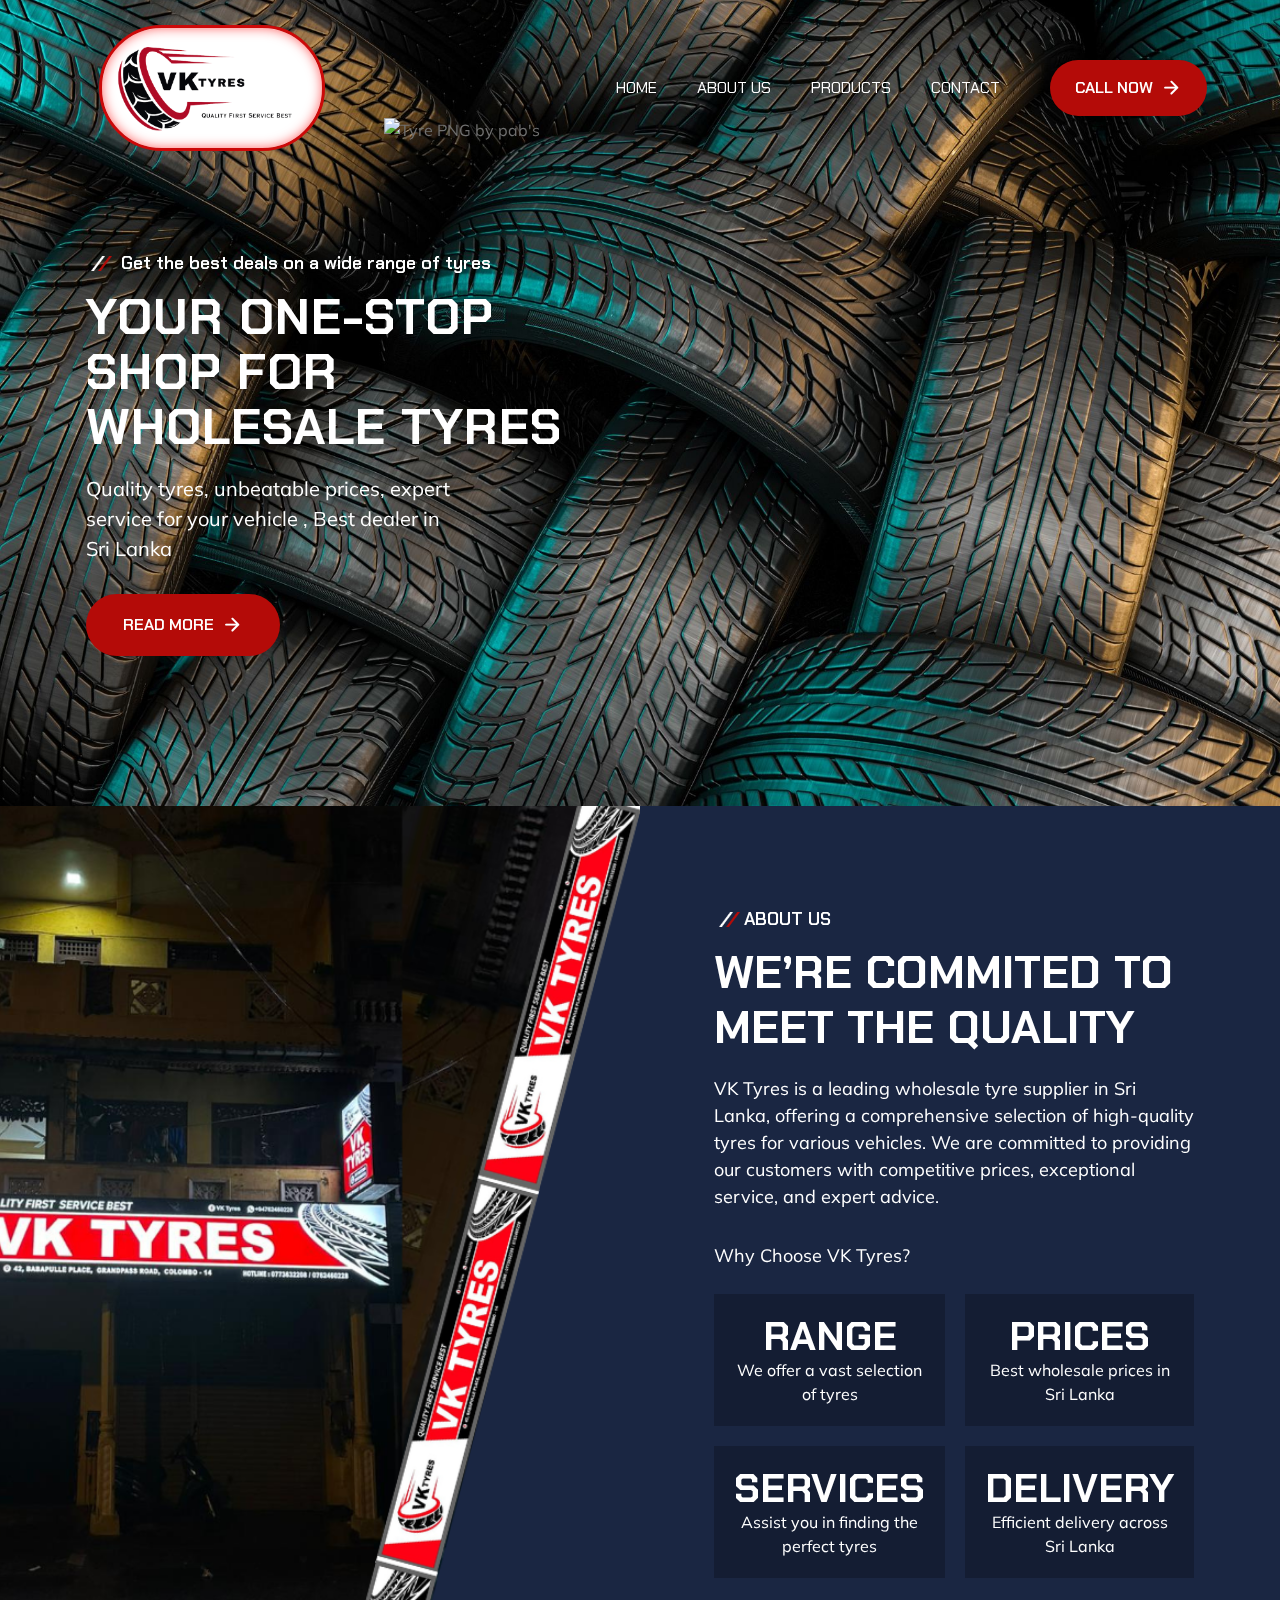
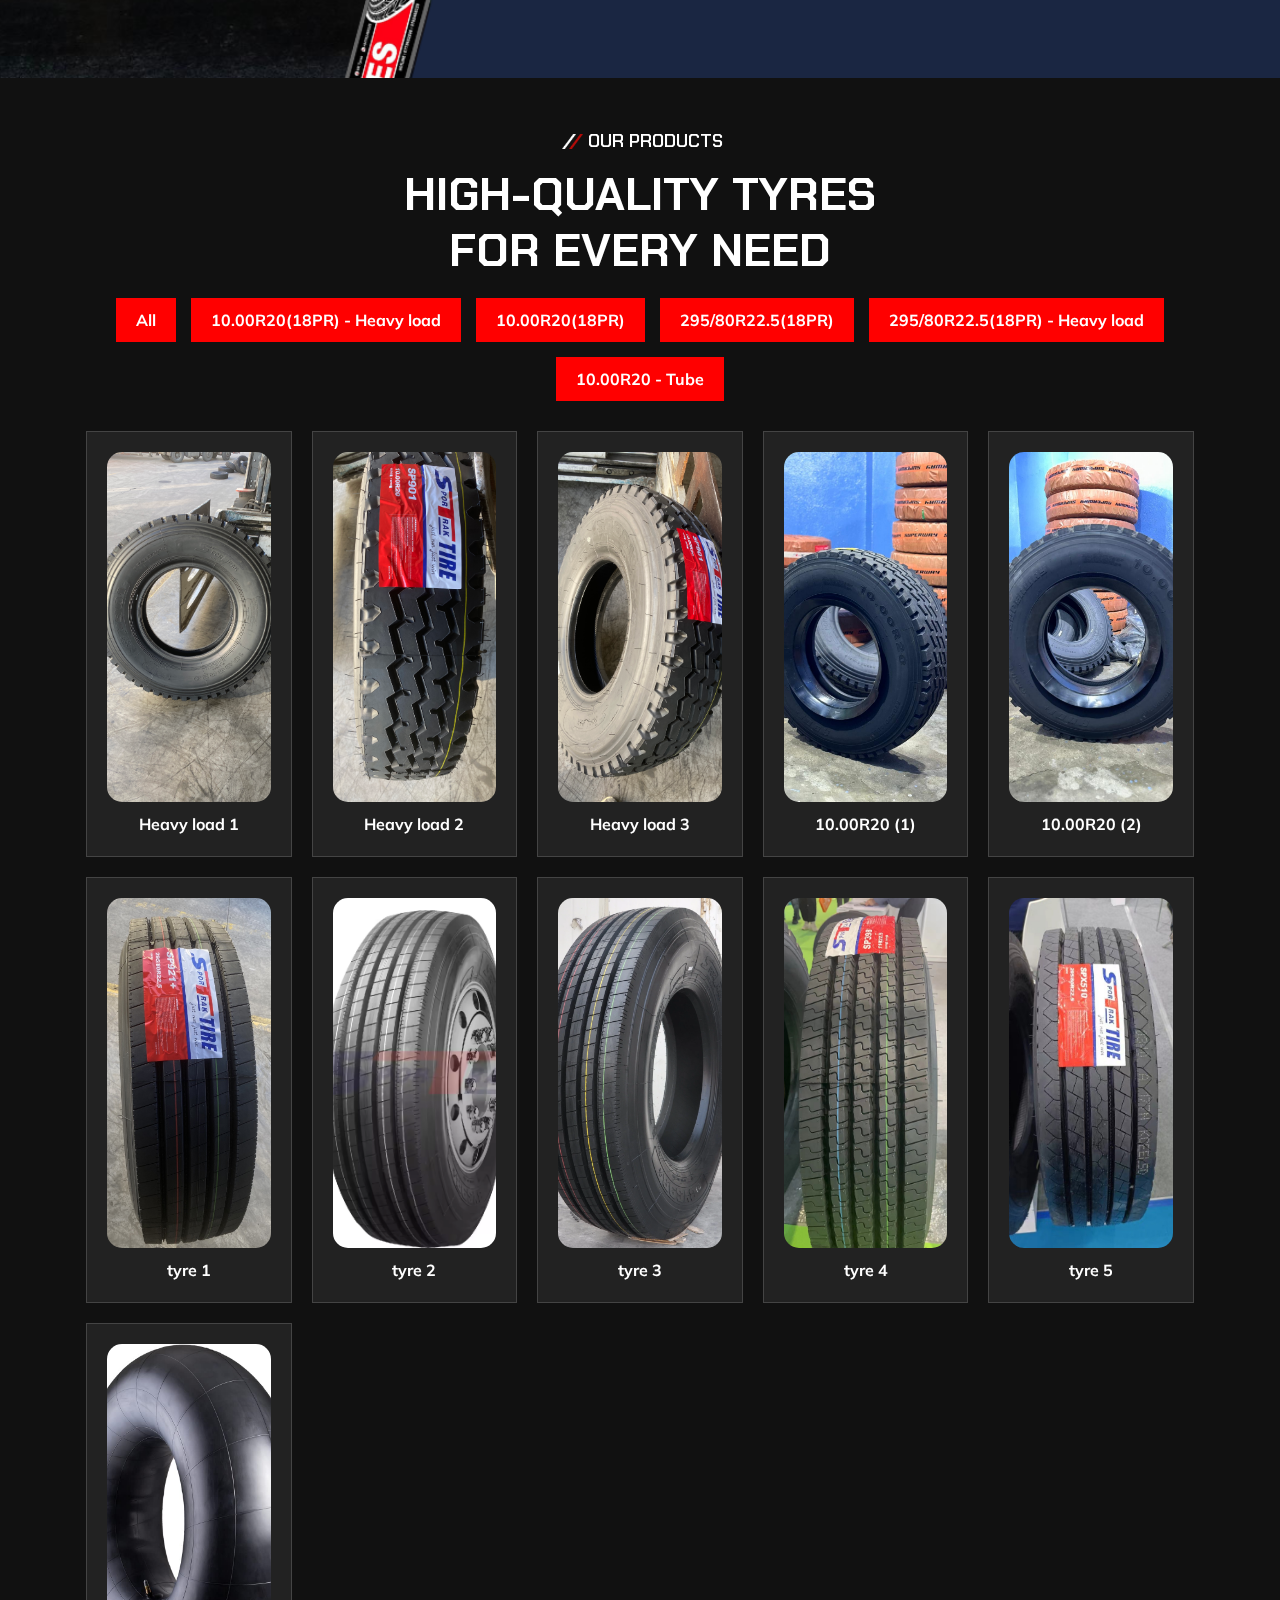
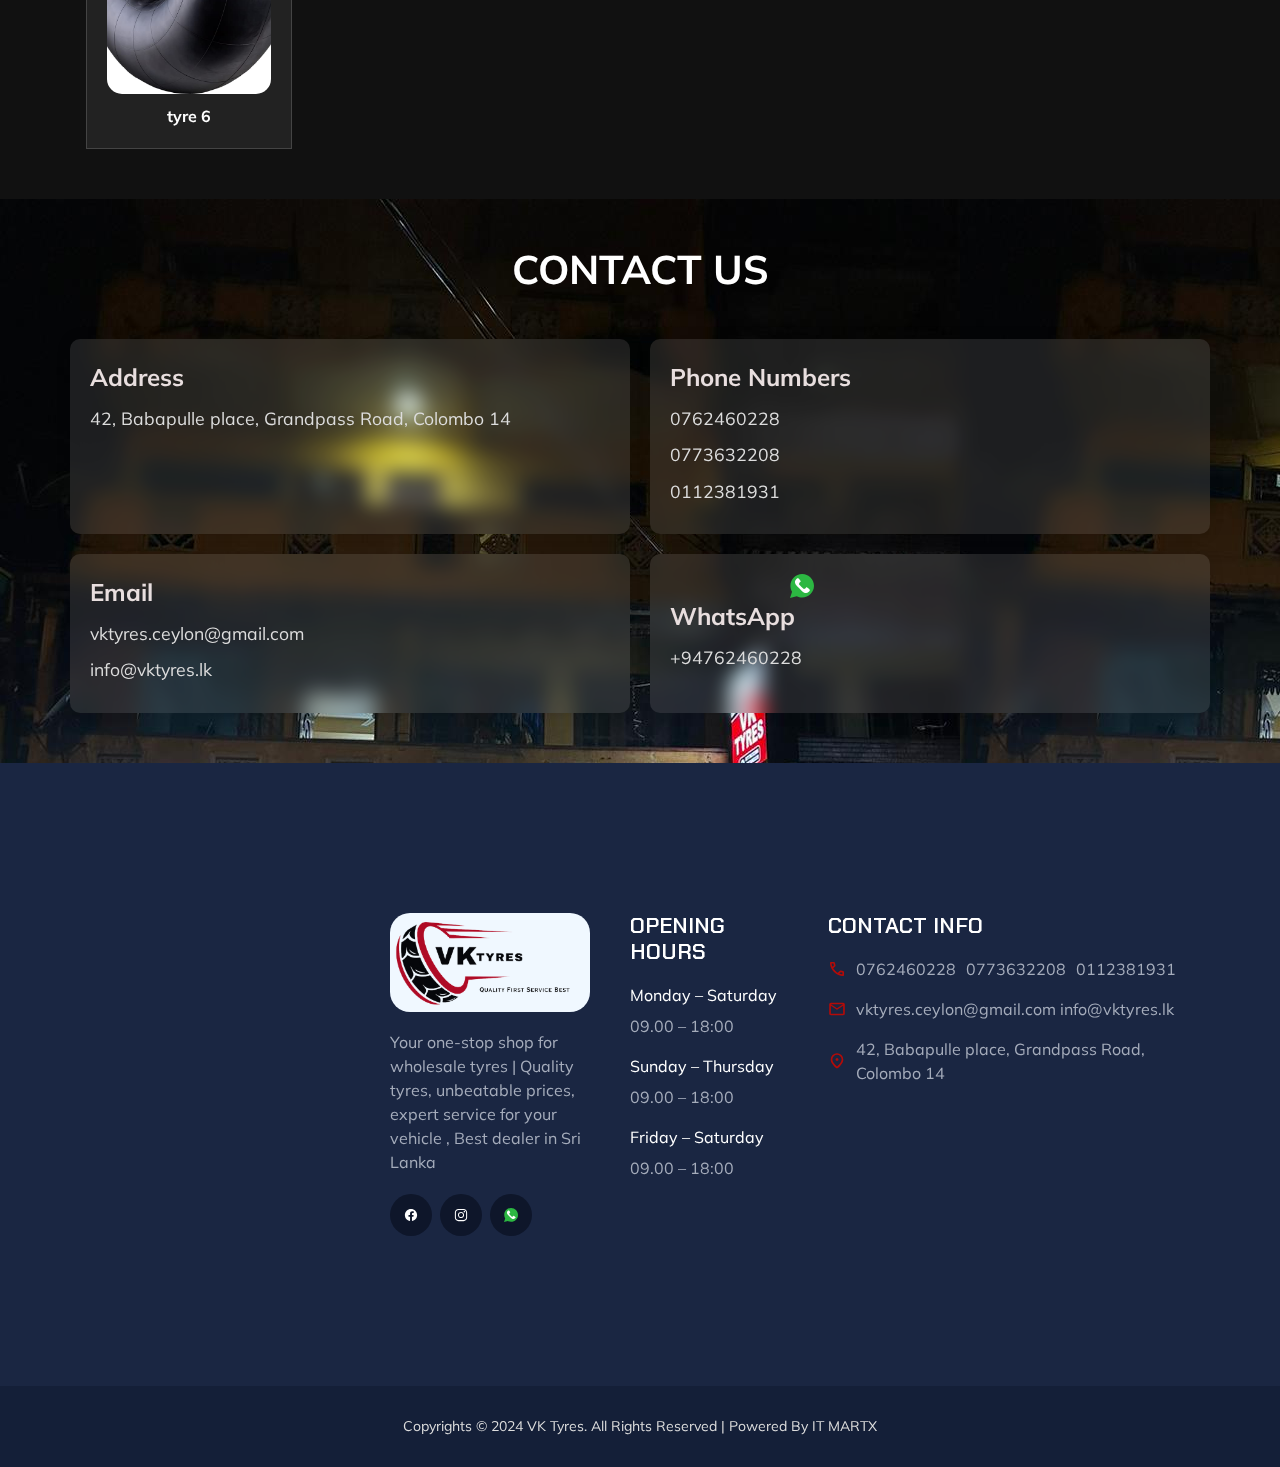
==== index.html @ 34ebfd8c "all com" ====
<!DOCTYPE html>
<html lang="en">

<head>
  <meta charset="UTF-8">
  <meta http-equiv="X-UA-Compatible" content="IE=edge">
  <meta name="viewport" content="width=device-width, initial-scale=1.0">

  <!-- 
    - primary meta tags
  -->
  <title>VK Tyres</title>
  <meta name="title" content="VK Tyres Sri Lanka">
  <meta name="description" content="This is a tyre shop srilanka">

  <!-- 
    - favicon
  -->
  <link rel="shortcut icon" href="./favicon.svg" type="image/svg+xml">
  <link rel="stylesheet" href="font-awesome/css/font-awesome.min.css">
  <!-- 
    - google font link
  -->
  <link rel="preconnect" href="https://fonts.googleapis.com">
  <link rel="preconnect" href="https://fonts.gstatic.com" crossorigin>
  <link href="https://fonts.googleapis.com/css2?family=Chakra+Petch:wght@400;600;700&family=Mulish&display=swap"
    rel="stylesheet">

  <!-- 
    - material icon font
  -->
  <link rel="stylesheet"
    href="https://fonts.googleapis.com/css2?family=Material+Symbols+Rounded:opsz,wght,FILL,GRAD@40,600,0,0" />

  <!-- 
    - custom css link
  -->
  <link rel="stylesheet" href="./assets/css/style.css">

  <!-- 
    - preload images
  -->
  <link rel="preload" as="image" href="./assets/images/storeimg.jpeg">
  <link rel="preload" as="image" href="./assets/images/wideimg.jpeg">

</head>

<body>

  <!-- 
    - #HEADER
  -->

  <header class="header">
    <div class="container">

      <a href="#" class="logo">
        <div class="logoclass">
        <img src="./assets/images/VKtyre.png" width="128" height="63" alt="autofix home" >
      </div>
      </a>

      <nav class="navbar" data-navbar>
        <ul class="navbar-list">

          <li>
            <a href="#" class="navbar-link">Home</a>
          </li>

          <li>
            <a href="#" class="navbar-link">About Us</a>
          </li>

          <li>
            <a href="#" class="navbar-link">Products</a>
          </li>

          <li>
            <a href="#" class="navbar-link">Contact</a>
          </li>

        </ul>
      </nav>

      <a href="#" class="btn btn-primary">
        <span class="span">Call Now</span>

        <span class="material-symbols-rounded">arrow_forward</span>
      </a>

      <button class="nav-toggle-btn" aria-label="toggle menu" data-nav-toggler>
        <span class="nav-toggle-icon icon-1"></span>
        <span class="nav-toggle-icon icon-2"></span>
        <span class="nav-toggle-icon icon-3"></span>
      </button>

    </div>
  </header>





  <main>
    <article>

      <!-- 
        - #HERO
      -->

      <section class="hero has-bg-image" aria-label="home" style="background-image: url('./assets/images/tyrebg.jpg')">
        <div class="container">

          <div class="hero-content">

            <p class="section-subtitle :dark"> Get the best deals on a wide range of tyres </p>

            <h1 class="h1 section-title">Your One-Stop Shop for Wholesale Tyres </h1>

            <p class="section-text">
              Quality tyres, unbeatable prices, expert service for your vehicle , Best dealer in Sri Lanka 
            </p>

            <a href="#" class="btn">
              <span class="span">Read more</span>

              <span class="material-symbols-rounded">arrow_forward</span>
            </a>

          </div>

          <figure class="hero-banner" style="--width: 1228; --height: 789;">
            <img src="./assets/images/tyreslider.png" width="1028" height="789" alt="Tyre PNG by pab's"
              class="move-anim">
          </figure>

        </div>
      </section>







      <!-- 
        - #ABOUT
      -->

      <section class="section about has-before" aria-labelledby="about-label">
        <div class="container">

          <figure class="about-banner">
      
          </figure>

          <div class="about-content">

            <p class="section-subtitle :dark">About Us</p>

            <h2 class="h2 section-title">We’re Commited to Meet the quality</h2>

            <p class="section-text">
              VK Tyres is a leading wholesale tyre supplier in Sri Lanka, offering a comprehensive selection of high-quality tyres for various vehicles. 
              We are committed to providing our customers with competitive prices, exceptional service, and expert advice.
            </p>
            <br/>

            <p class="section-text">
              Why Choose VK Tyres? 
            </p>

            <ul class="about-list">

              <li class="about-item">
                <p>
                  <strong class="display-1 strong">Range</strong> We offer a vast selection of tyres
                </p>
              </li>


              <li class="about-item">
                <p>
                  <strong class="display-1 strong">Prices</strong>  Best wholesale prices in Sri Lanka
                </p>
              </li>

              <li class="about-item">
                <p>
                  <strong class="display-1 strong">Services</strong> Assist you in finding the perfect tyres
                </p>
              </li>

              <li class="about-item">
                <p>
                  <strong class="display-1 strong">Delivery</strong> Efficient delivery across Sri Lanka
                </p>
              </li>

            </ul>

          </div>

        </div>
      </section>


      <!--
        - #Products 
      -->


      <section class="section products" aria-labelledby="products-label">
        <div class="container">
      
          <p class="section-subtitle :dark" id="products-label">Our Products</p>
      
          <h2 class="h2 section-title">High-Quality Tyres for Every Need</h2>
      
          <div class="product-categories">
            <button class="category-btn" data-category="all">All</button>
            <button class="category-btn" data-category="10.00R20(18PR) - Heavy load">10.00R20(18PR) - Heavy load</button>
            <button class="category-btn" data-category="10.00R20(18PR)">10.00R20(18PR)</button>
            <button class="category-btn" data-category="295/80R22.5(18PR)">295/80R22.5(18PR)</button>
            <button class="category-btn" data-category="295/80R22.5(18PR) - Heavy load">295/80R22.5(18PR) - Heavy load</button>
            <button class="category-btn" data-category="10.00R20 - Tube">10.00R20 - Tube</button>
          </div>
      
          <div class="product-list">
            <div class="product-card" data-category="10.00R20(18PR) - Heavy load">
              <img src="./assets/images/products/01 - 10.00R20(18PR) - Heavy load 1.jpg" alt="Product 1" class="product-image">
              <p class="product-name">Heavy load 1</p>
            </div>
      
            <div class="product-card" data-category="10.00R20(18PR) - Heavy load">
              <img src="./assets/images/products/01 - 10.00R20(18PR) - Heavy load 2.jpg" alt="Product 2" class="product-image">
              <p class="product-name">Heavy load 2</p>
            </div>
      
            <div class="product-card" data-category="10.00R20(18PR) - Heavy load">
              <img src="./assets/images/products/01 - 10.00R20(18PR) - Heavy load 3.jpg" alt="Product 3" class="product-image">
              <p class="product-name">Heavy load 3</p>
            </div>

                        <!-- divider -->
      
            <div class="product-card" data-category="10.00R20(18PR)">
              <img src="./assets/images/products/02 - 10.00R20(18PR) 1.jpg" alt="Product 4" class="product-image">
              <p class="product-name">10.00R20 (1)</p>
            </div>
      
            <div class="product-card" data-category="10.00R20(18PR)">
              <img src="./assets/images/products/02 - 10.00R20(18PR) 2.jpg" alt="Product 5" class="product-image">
              <p class="product-name">10.00R20 (2)</p>
            </div>

                        <!-- divider -->

      
            <div class="product-card" data-category="295/80R22.5(18PR)">
              <img src="./assets/images/products/03 - 295-80R22.5(18PR) 1.jpg" alt="Product 6" class="product-image">
              <p class="product-name">tyre 1</p>
            </div>
      
            <div class="product-card" data-category="295/80R22.5(18PR) - Heavy load">
              <img src="./assets/images/products/03 - 295-80R22.5(18PR) 2.AVIF" alt="Product 7" class="product-image">
              <p class="product-name">tyre 2</p>
            </div>
      
            <div class="product-card" data-category="295/80R22.5(18PR) - Heavy load">
              <img src="./assets/images/products/03 - 295-80R22.5(18PR) 3.webp" alt="Product 8" class="product-image">
              <p class="product-name">tyre 3</p>
            </div>
      
            <div class="product-card" data-category="295/80R22.5(18PR) - Heavy load">
              <img src="./assets/images/products/03 - 295-80R22.5(18PR) 4.jpg" alt="Product 9" class="product-image">
              <p class="product-name">tyre 4</p>
            </div>


                        <!-- divider -->

      
        
            <div class="product-card" data-category="295/80R22.5(18PR) - Heavy load">
              <img src="./assets/images/products/04 - 295-80R22.5(18PR) - Heavy load  1.jpg" alt="Product 10" class="product-image">
              <p class="product-name">tyre 5</p>
            </div>

          


                        <!-- divider -->

      
            <div class="product-card" data-category="10.00R20 - Tube">
              <img src="./assets/images/products/05 - 10.00R20 - Tube .jpg" alt="Product 11" class="product-image">
              <p class="product-name">tyre 6</p>
            </div>
          </div>
      
        </div>
      </section>
      


      <!-- contact -->

     
      <section class="contact-section">
        <div class="contactbody"></div>
        <div class="containerrr">
          <h2>Contact Us</h2>
          <div class="contact-details">
              <div class="contact-item address">
                  <h3>Address</h3>
                  <p>42, Babapulle place, Grandpass Road, Colombo 14</p>
              </div>
              <div class="contact-item phone">
                  <h3>Phone Numbers</h3>
                  <p>0762460228</p>
                  <p>0773632208</p>
                  <p>0112381931</p>
              </div>
              <div class="contact-item email">
                  <h3>Email</h3>
                  <p>vktyres.ceylon@gmail.com</p>
                  <p>info@vktyres.lk</p>
              </div>
              <div class="contact-item whatsapp">
                <a href="https://wa.me/+94762460228" target="_blank"> <img src="./assets/images/whatsapp-svgrepo-com.svg" alt="facebook" style="padding-left: 120px;">
                <h3>WhatsApp </h3>
                
               
                <p>+94762460228</p>  </a>
              </div>
          </div>
        </div>
      </div>
    </section>


      <!-- contact end -->




    





  <!-- 
    - #FOOTER
  -->

  <footer class="footer">

    <div class="footer-top section">
      <div class="container">

        <div class="footer-brand">

          <a href="#" class="logo">
            <img src="./assets/images/VKtyre.png" width="128" height="63" alt="autofix home" style="background-color: aliceblue; border-radius: 20px;">
          </a>

          <p class="footer-text">
          
            Your one-stop shop for wholesale tyres |
            Quality tyres, unbeatable prices, expert service for your vehicle , Best dealer in Sri Lanka
            
           
            
          </p>

          <ul class="social-list">

            <li>
              <a href="#" class="social-link">
                <img src="./assets/images/facebook.svg" alt="facebook">
              </a>
            </li>

            <li>
              <a href="#" class="social-link">
                <img src="./assets/images/instagram.svg" alt="instagram">
              </a>
            </li>

            <li>
              <a href="#" class="social-link">
                <img src="./assets/images/whatsapp-svgrepo-com footer.svg" alt="twitter">
              </a>
            </li>

          </ul>

        </div>

        <ul class="footer-list">

          <li>
            <p class="h3">Opening Hours</p>
          </li>

          <li>
            <p class="p">Monday – Saturday</p>

            <span class="span">09.00 – 18:00</span>
          </li>

          <li>
            <p class="p">Sunday – Thursday</p>

            <span class="span">09.00 – 18:00</span>
          </li>

          <li>
            <p class="p">Friday – Saturday</p>

            <span class="span">09.00 – 18:00</span>
          </li>

        </ul>

        <ul class="footer-list">

          <li>
            <p class="h3">Contact Info</p>
          </li>

          <li>
            <a href="tel:+01234567890" class="footer-link">
              <span class="material-symbols-rounded">call</span>

              <span class="span">0762460228</span>
              <span class="span"> 0773632208</span>
              <span class="span">0112381931</span>

              
                
                
            </a>
          </li>

          <li>
            <a href="mailto:info@autofix.com" class="footer-link">
              <span class="material-symbols-rounded">mail</span>

              <span class="span">vktyres.ceylon@gmail.com

                info@vktyres.lk</span>
            </a>
          </li>

          <li>
            <address class="footer-link address">
              <span class="material-symbols-rounded">location_on</span>

              <span class="span">42, Babapulle place, Grandpass Road, Colombo 14</span>
            </address>
          </li>

        </ul>

      </div>

      <img src="./assets/images/footer-shape-3.png" width="637" height="173" loading="lazy" alt="Shape"
        class="shape shape-3 move-anim">

    </div>

    <div class="footer-bottom">
      <div class="container">

        <p class="copyright">Copyrights © 2024 VK Tyres. All Rights Reserved | Powered By IT MARTX</p>

        <!-- <img src="./assets/images/footer-shape-2.png" width="778" height="335" loading="lazy" alt="Shape"
          class="shape shape-2"> -->

        <img src="./assets/images/tyreslider.png" width="805" height="652" loading="lazy" alt="Red Car"
          class="shape shape-1 move-anim slideimg">

      </div>
    </div>

  </footer>





  <!-- 
    - custom js link
  -->
  <script src="./assets/js/script.js"></script>

</body>

</html>
---- assets/css/style.css ----
:root {

  /**
   * colors
   */

  --international-orange-engineering: hsl(1, 91%, 37%);
  --cadet-blue-creyola: hsl(222, 14%, 69%);
  --oxford-blue-1: hsl(222, 47%, 15%);
  --oxford-blue-2: hsl(222, 44%, 14%);
  --oxford-blue-3: hsl(222, 50%, 11%);
  --sonic-silver: hsl(0, 0%, 44%);
  --space-cadet: hsl(222, 44%, 18%);
  --pastel-pink: hsl(1, 53%, 75%);
  --eerie-black: hsl(0, 0%, 15%);
  --light-gray: hsl(0, 0%, 80%);
  --white: hsl(0, 0%, 100%);

  /**
   * typography
   */

  --ff-chakra-petch: 'Chakra Petch', sans-serif;
  --ff-mulish: 'Mulish', sans-serif;
  
  --fs-1: 3.5rem;
  --fs-2: 3rem;
  --fs-3: 2.4rem;
  --fs-4: 1.8rem;
  --fs-5: 1.4rem;
  --fs-6: 1.2rem;
  
  --fw-400: 400;
  --fw-600: 600;
  --fw-700: 700;

  /**
   * spacing
   */

  --section-padding: 60px;

  /**
   * box shadow
   */

  --shadow: 0px 0px 100px 0px hsl(216, 9%, 90%);

  /**
   * border radius
   */

  --radius-pill: 100px;
  --radius-circle: 50%;

  /**
   * transition
   */

  --transition: 0.25s ease;
  --cubic-out: cubic-bezier(0.05, 0.83, 0.52, 0.97);

}





/*-----------------------------------*\
  #RESET
\*-----------------------------------*/

*,
*::before,
*::after {
  margin: 0;
  padding: 0;
  box-sizing: border-box;
}

li { list-style: none; }

a,
img,
span,
button { display: block; }

a {
  color: inherit;
  text-decoration: none;
}

img { height: auto; }

button {
  background: none;
  border: none;
  font: inherit;
  cursor: pointer;
}

address { font-style: normal; }

html {
  font-family: var(--ff-mulish);
  font-size: 10px;
  scroll-behavior: smooth;
}

body {
  background-color: var(--white);
  color: var(--sonic-silver);
  font-size: 1.6rem;
  line-height: 1.5;
}

:focus-visible { outline-offset: 4px; }

::-webkit-scrollbar { width: 10px; }

::-webkit-scrollbar-track { background-color: hsl(0, 0%, 98%); }

::-webkit-scrollbar-thumb { background-color: hsl(0, 0%, 80%); }

::-webkit-scrollbar-thumb:hover { background-color: hsl(0, 0%, 70%); }




.logoclass{
  padding-inline: 16px;
  background-color: rgb(255, 255, 255); 
  backdrop-filter: blur(7px) saturate(180%); 
  -webkit-backdrop-filter: blur(7px) saturate(180%); 
  border: 3px solid rgb(204, 9, 9); 
  border-radius: 100px; 
  box-shadow: 0 0 12px rgba(255, 0, 0, 0.604) inset;
  padding: 10px;
}
/*-----------------------------------*\
  #REUSED STYLE
\*-----------------------------------*/

.container { padding-inline: 16px;
 }
 .containerH { padding-inline: 16px;
  max-width: 540px;
  width: 100%;
  margin-inline: auto;
  display: flex;
  justify-content: space-between;
  align-items: center;
  display: grid;
  gap: 30px;
 }



.material-symbols-rounded {
  --fs: 1em;
  font-variation-settings: 'FILL' 0, 'wght' 600, 'GRAD' 0, 'opsz' 40;
  font-size: var(--fs);
  width: 1em;
  overflow: hidden;
}

.has-bg-image {
  background-repeat: no-repeat;
  background-size: cover;
  background-position: left;
}

.section-subtitle {
  max-width: max-content;
  font-family: var(--ff-chakra-petch);
  font-size: var(--fs-5);
  font-weight: var(--fw-600);
  text-transform: uppercase;
  margin-block-end: 12px;
  margin-inline: auto;
}

.section-subtitle::before {
  content: "";
  display: inline-block;
  height: 15px;
  width: 30px;
  margin-block-end: -2px;
  background-repeat: no-repeat;
  background-size: contain;
  background-position: center;
}

.section-subtitle.\:dark { color: var(--white); }

.section-subtitle.\:dark::before { background-image: url('../images/text-bars-light.png'); }

.section-subtitle.\:light { color: var(--international-orange-engineering); }

.section-subtitle.\:light::before { background-image: url('../images/text-bars-dark.png'); }

.section-title { text-align: center; }

.h1,
.h2,
.h3,
.display-1 {
  font-family: var(--ff-chakra-petch);
  font-weight: var(--fw-700);
  text-transform: uppercase;
}

.display-1 { font-size: var(--fs-1); }

.h1 {
  color: var(--white);
  font-size: var(--fs-2);
  line-height: 1.1;
  letter-spacing: 1px;
}

.h2,
.h3 {
  color: var(--eerie-black);
  font-weight: var(--fw-600);
  line-height: 1.2;
}

.h2 { font-size: var(--fs-3); }

.h3 { font-size: var(--fs-4); }

.btn {
  background-color: var(--international-orange-engineering);
  color: var(--white);
  max-width: max-content;
  font-family: var(--ff-chakra-petch);
  font-weight: var(--fw-600);
  text-transform: uppercase;
  display: flex;
  align-items: center;
  gap: 8px;
  padding: 12px 20px;
  border: 1px solid transparent;
  border-radius: var(--radius-pill);
  transition: var(--transition);
  will-change: transform;
}

.btn:is(:hover, :focus-visible) {
  transform: translateY(-5px);
  background-color: var(--oxford-blue-3);
  border-color: var(--white);
}

.move-anim { animation: moving 2s ease-in-out infinite alternate; }

@keyframes moving {
  0% { transform: translateY(0); }
  100% { transform: translateY(10px); }
}

.section { padding-block: var(--section-padding); }

.btn-link {
  font-family: var(--ff-chakra-petch);
  text-transform: uppercase;
  color: var(--international-orange-engineering);
  font-weight: var(--fw-700);
}

.w-100 { width: 100%; }

.img-holder {
  aspect-ratio: var(--width) / var(--height);
  background-color: var(--light-gray);
  overflow: hidden;
}

.img-cover {
  width: 100%;
  height: 100%;
  object-fit: cover;
}

.has-scrollbar {
  display: flex;
  align-items: center;
  gap: 30px;
  overflow-x: auto;
  scroll-snap-type: inline mandatory;
  padding-block-end: 20px;
}

.scrollbar-item {
  min-width: 100%;
  scroll-snap-align: start;
}

.has-scrollbar::-webkit-scrollbar { height: 16px; }

.has-scrollbar::-webkit-scrollbar-track {
  background-color: var(--pastel-pink);
  border-radius: 20px;
}

.has-scrollbar::-webkit-scrollbar-thumb {
  background-color: var(--international-orange-engineering);
  border-radius: 20px;
  border: 3px solid var(--pastel-pink);
}

.has-scrollbar::-webkit-scrollbar-button { width: 15%; }





/*-----------------------------------*\
  #HEADER
\*-----------------------------------*/

.header .btn { display: none; }

.header {
  position: absolute;
  top: 0;
  left: 0;
  width: 100%;
  padding: 40px 15px;
  padding-inline-start: 40px;
  z-index: 4;
}

.header .container {
  display: flex;
  justify-content: space-between;
  align-items: center;
}

.logo img { width: 200px; }

.nav-toggle-icon {
  width: 30px;
  height: 2px;
  background-color: var(--white);
  transition: var(--transition);
}

.nav-toggle-icon:not(:last-child) { margin-block-end: 7px; }

.nav-toggle-btn.active .icon-2 {
  opacity: 0;
  transform: translateX(-10px);
}

.nav-toggle-btn.active .icon-1 { transform: rotate(45deg) translate(8px, 8px); }

.nav-toggle-btn.active .icon-3 { transform: rotate(-45deg) translate(4px, -4px); }

.navbar {
  position: absolute;
  top: 100px;
  right: 30px;
  background-color: var(--international-orange-engineering);
  min-width: max-content;
  width: 30%;
  transform: translateY(20px);
  opacity: 0;
  visibility: hidden;
  transition: 0.25s var(--cubic-out);
  z-index: 2;
}

.navbar.active {
  transform: translateY(0);
  opacity: 1;
  visibility: visible;
  transition-duration: 0.5s;
}

.navbar-link {
  font-family: var(--ff-chakra-petch);
  font-size: var(--fs-5);
  text-transform: uppercase;
  color: var(--white);
  padding: 10px 20px;
  transition: var(--transition);
}

.navbar-link:is(:hover, :focus-visible) {
  background-color: var(--white);
  color: var(--international-orange-engineering);
}




/*-----------------------------------*\
  #HERO
\*-----------------------------------*/

.hero {
  position: relative;
  padding-block-start: calc(var(--section-padding) + 70px);
  text-align: center;
  z-index: 1;
  overflow: hidden;
}

.hero .container {
  display: grid;
  gap: 30px;
}

.hero .section-subtitle { text-transform: unset; }

.hero .section-text {
  color: var(--white);
  margin-block: 14px 18px;
}

.hero .btn { margin-inline: auto; }

.hero-banner { aspect-ratio: var(--width) / var(--height); }

.hero-banner img {
  position: absolute;
  bottom: 0;
  right: 0;
  width: 90%;
  z-index: -1;
}





/*-----------------------------------*\
  #ABOUT
\*-----------------------------------*/

.about {
  background-color: var(--space-cadet);
  color: var(--white);
  text-align: center;
}

.about .container {
  display: grid;
  gap: 50px;
}

.about .section-title { color: var(--white); }

.about .section-text:nth-child(3) { margin-block: 12px 8px; }

.about-list {
  display: grid;
  gap: 25px;
  margin-block-start: 25px;
}

.about-item {
  background-color: var(--oxford-blue-2);
  padding: 40px 20px;
  transition: var(--transition);
}

.about-item:hover {
  background-color: var(--international-orange-engineering);
  transform: translateY(-8px);
}

.about-item .strong {
  display: block;
  line-height: 1.1;
}







/*-----------------------------------*\
  #FOOTER
\*-----------------------------------*/

.footer { color: var(--cadet-blue-creyola); }

.footer .shape { display: none; }

.footer-top { background-color: var(--space-cadet); }

.footer-top .container {
  display: grid;
  gap: 40px;
}

.footer-text { margin-block: 18px 20px; }

.social-list {
  display: flex;
  gap: 8px;
}

.social-link {
  background-color: var(--oxford-blue-3);
  padding: 14px;
  border-radius: var(--radius-circle);
  transition: var(--transition);
}

.social-link:is(:hover, :focus-visible) {
  background-color: var(--international-orange-engineering);
  transform: translateY(-5px);
}

.footer .h3 {
  color: var(--white);
  margin-block-end: 18px;
}

.footer-list .p {
  color: var(--white);
  font-weight: var(--fw-400);
  margin-block-end: 7px;
}

.footer-list li:not(:first-child) { margin-block-start: 16px; }

.footer-link {
  display: flex;
  align-items: center;
  gap: 10px;
}

.footer-link:is(:hover, :focus-visible) { color: var(--international-orange-engineering); }

.footer-link .material-symbols-rounded {
  flex-shrink: 0;
  font-size: 1.8rem;
  color: var(--international-orange-engineering);
}

.footer-bottom {
  background-color: var(--oxford-blue-1);
  padding-block: 20px;
}

.copyright {
  text-align: center;
  font-size: var(--fs-6);
  color: #ddd;
}






/* product section  */

.section.products {
  padding: 50px 0;
  background-color: #111;
}

.section-subtitle {
  color: #ff0000;
}

.section-title {
  color: #fff;
  margin-bottom: 20px;
}

.product-categories {
  display: flex;
  flex-wrap: wrap;
  gap: 15px;
  justify-content: center;
  margin-bottom: 30px;
}

.category-btn {
  background-color: #ff0000;
  border: none;
  color: #fff;
  padding: 10px 20px;
  cursor: pointer;
  font-weight: bold;
}

.category-btn:hover {
  background-color: #cc0000;
}

.product-list {
  display: grid;
  grid-template-columns: repeat(auto-fit, minmax(200px, 1fr));
  gap: 20px;
}

.product-card {
  background-color: #222;
  padding: 20px;
  text-align: center;
  border: 1px solid #444;
}

.product-cardfake {
  background-color: #222;
  padding: 20px;
  opacity: 0.2%;
  text-align: center;
  border: 1px solid #444;
}

.product-image {
  width: 100%;
  height: 350px;
  border-radius: 15px;
  object-fit: cover;
}

.product-name {
  color: #fff;
  margin-top: 10px;
  font-weight: bold;
}

@media (max-width: 768px) {
  .product-categories {
    flex-direction: column;
  }

  .category-btn {
    width: 100%;
    margin-bottom: 10px;
  }

  .product-list {
    grid-template-columns: 1fr;
  }

  .product-card {
    padding: 15px;
  }

  .product-image {
    height: 250px;
  }
}
/* product section end  */



/* contact */

/* Contact Section Styles */
.contact-section {
  padding: 40px 20px;
  background-image: url(../images/storeimg.jpeg);
}

.contactbody {
  background-color: #000;
}

.containerrr {
  max-width: 1200px;
  margin: auto;
  padding: 0 20px;
}

.contact-section h2 {
  text-align: center;
  margin-bottom: 30px;
  color: #ffffff;
  font-size: 2.5em;
  text-transform: uppercase;
}

.contact-details {
  display: flex;
  flex-wrap: wrap;
  justify-content: space-between;
}

.contact-item {
  flex: 1 1 45%;
  background: rgba(255, 255, 255, 0.1); /* Semi-transparent white background */
  backdrop-filter: blur(10px); /* Add blur effect */
  -webkit-backdrop-filter: blur(10px); /* Forwebkit browsers */
  margin: 10px;
  padding: 20px;
  box-shadow: 0 0 15px rgba(0, 0, 0, 0.1); /* Subtle inset shadow */
  border-radius: 10px;
  transition: transform 0.3s;
}

.contact-item:hover {
  transform: scale(1.05);
}

.contact-item h3 {
  margin-bottom: 10px;
  color: #e8dede;
  font-size: 1.5em;
}

.contact-item p {
  margin-bottom: 10px;
  color: #ddd;
  font-size: 1.1em;
}

/* Media Queries */
@media (max-width: 768px) {
  .contact-item {
      flex: 1 1 100%;
  }

  .contact-section h2 {
      font-size: 2em;
  }

  .contact-item h3 {
      font-size: 1.3em;
  }

  .contact-item p {
      font-size: 1em;
  }
}

@media (max-width: 480px) {
  .contact-section {
      padding: 20px 10px;
  }

  .containerrr {
      padding: 0 10px;
  }

  .contact-section h2 {
      font-size: 1.8em;
  }

  .contact-item {
      margin: 10px 0;
  }

  .contact-item h3 {
      font-size: 1.2em;
  }

  .contact-item p {
      font-size: 0.9em;
  }
}

/* contact end  */

  




/*-----------------------------------*\
  #MEDIA QUERIES
\*-----------------------------------*/

/**
 * responsive for large than 575px screen
 */

@media (min-width: 575px) {

  /**
   * CUSTOM PROPERTY
   */

  :root {

    /**
     * typography
     */

    --fs-2: 4rem;
    --fs-3: 2.8rem;
    --fs-4: 2rem;

  }



  /**
   * REUSED STYLE
   */

  .container {
    max-width: 540px;
    width: 100%;
    margin-inline: auto;
  }

  .section-subtitle { --fs-5: 1.6rem; }

  .h2 { font-weight: var(--fw-700); }



  /**
   * HERO
   */

  .hero .container { max-width: unset; }

  .hero-content {
    max-width: 520px;
    margin-inline: auto;
  }

  .hero .section-text { font-size: 1.8rem; }



  /**
   * SERVICE
   */

  .service .section-title { margin-block-end: 30px; }

  .service-list {
    display: grid;
    grid-template-columns: 1fr 1fr;
    gap: 30px;
    margin-block-end: 40px;
  }



  /**
   * ABOUT
   */

  .about-list {
    grid-template-columns: 1fr 1fr;
    gap: 20px;
  }

  .about-item { padding-block: 20px; }



  /**
   * WORK
   */

  .scrollbar-item { min-width: calc(50% - 15px); }



  /**
   * FOOTER
   */

  .footer-top {
    position: relative;
    overflow: hidden;
  }

  .footer-top .container { grid-template-columns: 1fr 1fr; }

  .footer .shape-3 {
    display: block;
    position: absolute;
    bottom: -30px;
    right: 0;
  }

  .slideimg{
    padding-right: 200px;
  }

}





/**
 * responsive for large than 768px screen
 */

@media (min-width: 768px) {

  /**
   * CUSTOM PROPERTY
   */

  :root {

    /**
     * typography
     */

    --fs-1: 4rem;
    --fs-2: 5rem;
    --fs-3: 3.4rem;

  }



  /**
   * REUSED STYLE
   */

  .container,
  .hero-content { max-width: 720px; }

  .btn { padding: 16px 32px; }

  .section-subtitle { --fs-5: 1.8rem; }

  .section-title:not(.h1) {
    max-width: 500px;
    margin-inline: auto;
  }



  /**
   * HERO
   */

  .hero { --section-padding: 120px; }

  .hero .section-text { margin-block-end: 30px; }



  /**
   * SERVICE
   */

  .service-banner {
    display: block;
    position: relative;
  }

  .service-list { grid-template-columns: repeat(3, 1fr); }

  .service-banner img {
    position: absolute;
    top: 0;
    left: -25%;
    margin-block-start: 15%;
    width: 150%;
    transform-origin: top;
  }



  /**
   * ABOUT
   */
   
  .about-banner { max-width: max-content; }

  .about-banner,
  .about .section-text { margin-inline: auto; }

  .about .section-text { max-width: 520px; }



  /**
   * FOOTER
   */

  .footer-top .container { grid-template-columns: 1fr 0.9fr 0.9fr; }

  .copyright { --fs-6: 1.4rem; }

}





/**
 * responsive for large than 992px screen
 */

@media (min-width: 992px) {

  /**
   * CUSTOM PROPERTY
   */

  :root {

    /**
     * typography
     */

    --fs-2: 4.4rem;
    --fs-3: 3.8rem;
    --fs-4: 2.2rem;

    /**
     * spacing
     */

    --section-padding: 100px;

  }



  /**
   * REUSED STYLE
   */

  .container { max-width: 960px; }

  .section-text,
  .card-text { font-size: 1.8rem; }



  /**
   * HEADER
   */

  .nav-toggle-btn { display: none; }

  .header .container { gap: 30px; }

  .navbar,
  .navbar.active {
    all: unset;
    display: block;
    margin-inline-start: auto;
  }

  .navbar-list { display: flex; }

  .navbar-link {
    position: relative;
    font-size: unset;
  }

  .navbar-link:is(:hover, :focus-visible) {
    background: none;
    color: var(--white);
  }

  .navbar-link::after {
    content: url("../images/nav-before-img.png");
    position: absolute;
    bottom: -8px;
    left: 50%;
    transform: translateX(-50%);
    opacity: 0;
  }

  .navbar-link:is(:hover, :focus-visible)::after { opacity: 1; }

  .header .btn {
    display: flex;
    padding: 12px 24px;
    font-size: var(--fs-5);
  }



  /**
   * HERO
   */

  .hero {
    text-align: left;
    padding-block-end: 80px;
  }

  .hero .container {
    max-width: 960px;
    grid-template-columns: 1fr 1fr;
  }

  .hero :is(.section-subtitle, .btn) { margin-inline: 0; }

  .hero .section-title { text-align: left; }

  .hero-banner img { width: 55%; }



  /**
   * SERVICE
   */

  .service-card .card-text {
    padding-inline: 25px;
    line-height: 1.45;
    margin-block-end: 15px;
  }

  .service-list li:nth-child(-2n+3) { margin-block-start: 90px; }

  .service-list li:nth-child(4) { margin-inline-end: 60px; }

  .service-list li:nth-child(6) { margin-inline-start: 60px; }

  .service-banner img {
    left: -55%;
    margin-block-start: -30%;
    width: 210%;
  }



  /**
   * ABOUT
   */

  .about {
    position: relative;
    z-index: 1;
  }

  .about,
  .about .section-title { text-align: left; }

  .about .container {
    grid-template-columns: 1fr 0.75fr;
    gap: 30px;
  }

  .about .section-subtitle { margin-inline: 0; }

  .about-banner,
  .about-banner .w-100 { margin-inline: auto 0; }

  .about-banner .w-100 { width: 40%; }

  .about-item { text-align: center; }

  .about::before {
    content: "";
    position: absolute;
    top: 0;
    left: 0;
    right: 380px;
    width: 50%;
    height: 100%;
    background-image: url('../images/storeimg.png');
    background-repeat: no-repeat;
    background-size: cover;
    background-position: right;
    z-index: -1;
  }



  /**
   * WORK
   */

  .has-scrollbar { overflow-x: visible; }

  .scrollbar-item { min-width: calc(33.33% - 20px); }

}





/**
 * responsive for large than 1200px screen
 */

@media (min-width: 1200px) {

  /**
   * CUSTOM PROPERTY
   */

  :root {

    /**
     * typography
     */

    --fs-2: 5rem;
    --fs-3: 4.6rem;

  }



  /**
   * REUSED STYLE
   */

  .container,
  .hero .container { max-width: 1140px; }

  .btn { padding: 18px 36px; }

  .btn .material-symbols-rounded { --fs: 1.3em; }



  /**
   * HEADER
   */

  .header { padding-block: 25px; }

  .logo img { width: 200px; }

  .header .btn {
    font-size: unset;
    padding-block: 15px;
  }



  /**
   * HERO
   */

  .hero { padding-block: 250px 180px; }

  .hero .container { grid-template-columns: 1fr 0.9fr; }

  .hero .section-text {
    font-size: 2rem;
    padding-inline-end: 120px;
  }

  .hero-banner img { width: 70%; }



  /**
   * SERVICE
   */

  .service .section-title { max-width: 700px; }

  .service-list { margin-block-end: 70px; }

  .service-list li:nth-child(2) .card-text {
    padding-inline: 50px;
  }

  .service-list li:nth-child(-2n+3) {
    margin-block-start: 110px;
  }

  .service-list li:is(:nth-child(1), :nth-child(6)) {
    margin-inline-start: 75px;
  }

  .service-list li:is(:nth-child(3), :nth-child(4)) {
    margin-inline-end: 75px;
  }

  .service-banner img {
    width: max-content;
    left: -41%;
  }



  /**
   * WORK
   */

  .work-card .card-btn {
    font-size: 2.4rem;
    width: 55px;
    height: 55px;
  }



  /**
   * FOOTER
   */

  .footer-top { padding-block: 150px; }

  .footer-top .container { padding-inline-start: 25%; }

  .footer-bottom {
    position: relative;
    padding-block: 30px;
    z-index: 1;
  }

  .footer :is(.shape-1, .shape-2) {
    display: block;
    position: absolute;
    bottom: 0;
    width: 50%;
    pointer-events: none;
    z-index: -1;
  }

  .footer .shape-1 { left: -100px; }

  .footer .shape-2 { left: -50px; }

}





/**
 * responsive for large than 1400px screen
 */

@media (min-width: 1400px) {

  /**
   * CUSTOM PROPERTY
   */

  :root {

    /**
     * typography
     */

    --fs-2: 6rem;

    /**
     * spacing
     */

    --section-padding: 140px;

  }



  /**
   * REUSED STYLE
   */

  :is(.header, .hero) .container { max-width: 1280px; }

  .section-subtitle::before {
    height: 20px;
    margin-inline-end: 5px;
  }



  /**
   * HEADER
   */

  .header .btn { padding: 18px 36px; }



  /**
   * HERO
   */

  .hero { padding-block: 280px; }

  .hero .section-text { padding-inline-end: 90px; }

  .hero-banner img { width: 75%; }



  /**
   * ABOUT
   */

  .about::before { width: 55%; }

  .about-banner .w-100 { width: 50%; }



  /**
   * FOOTER
   */

  .footer-top .container { padding-inline-start: 20%; }

}
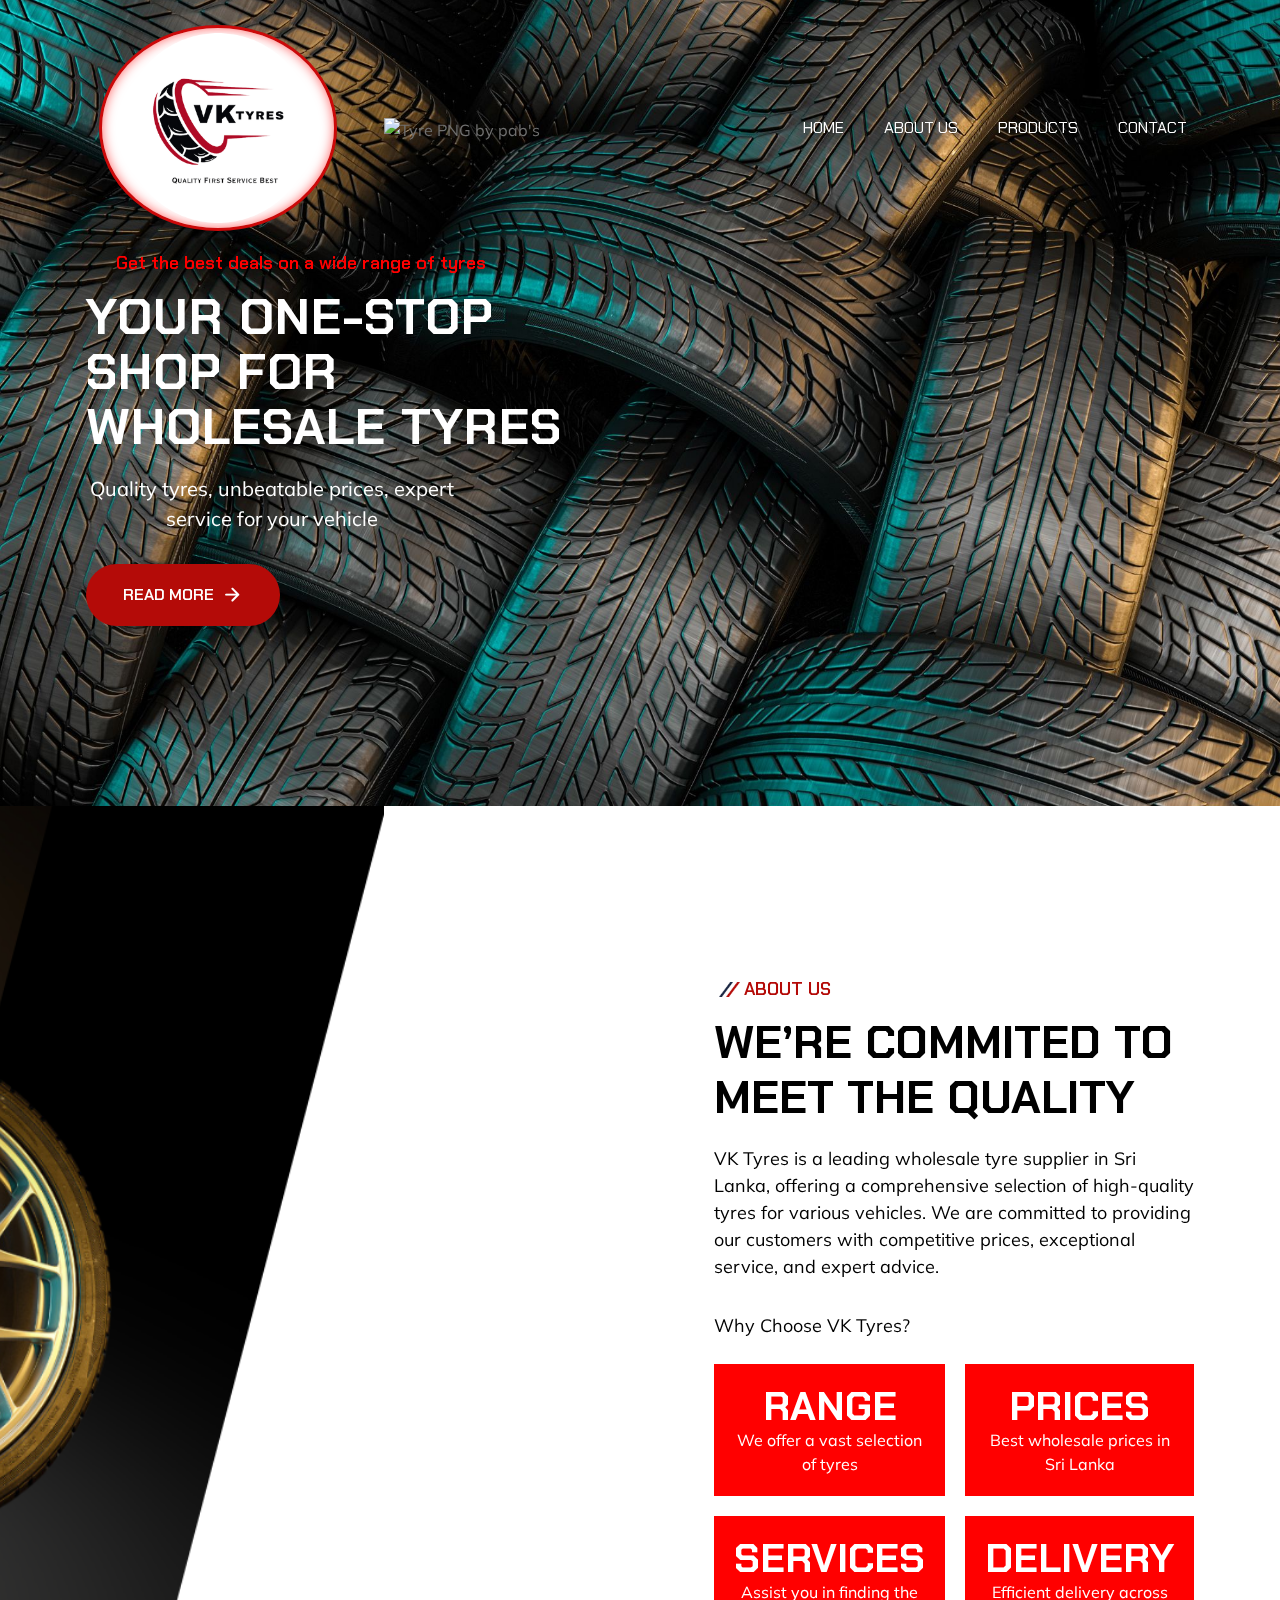
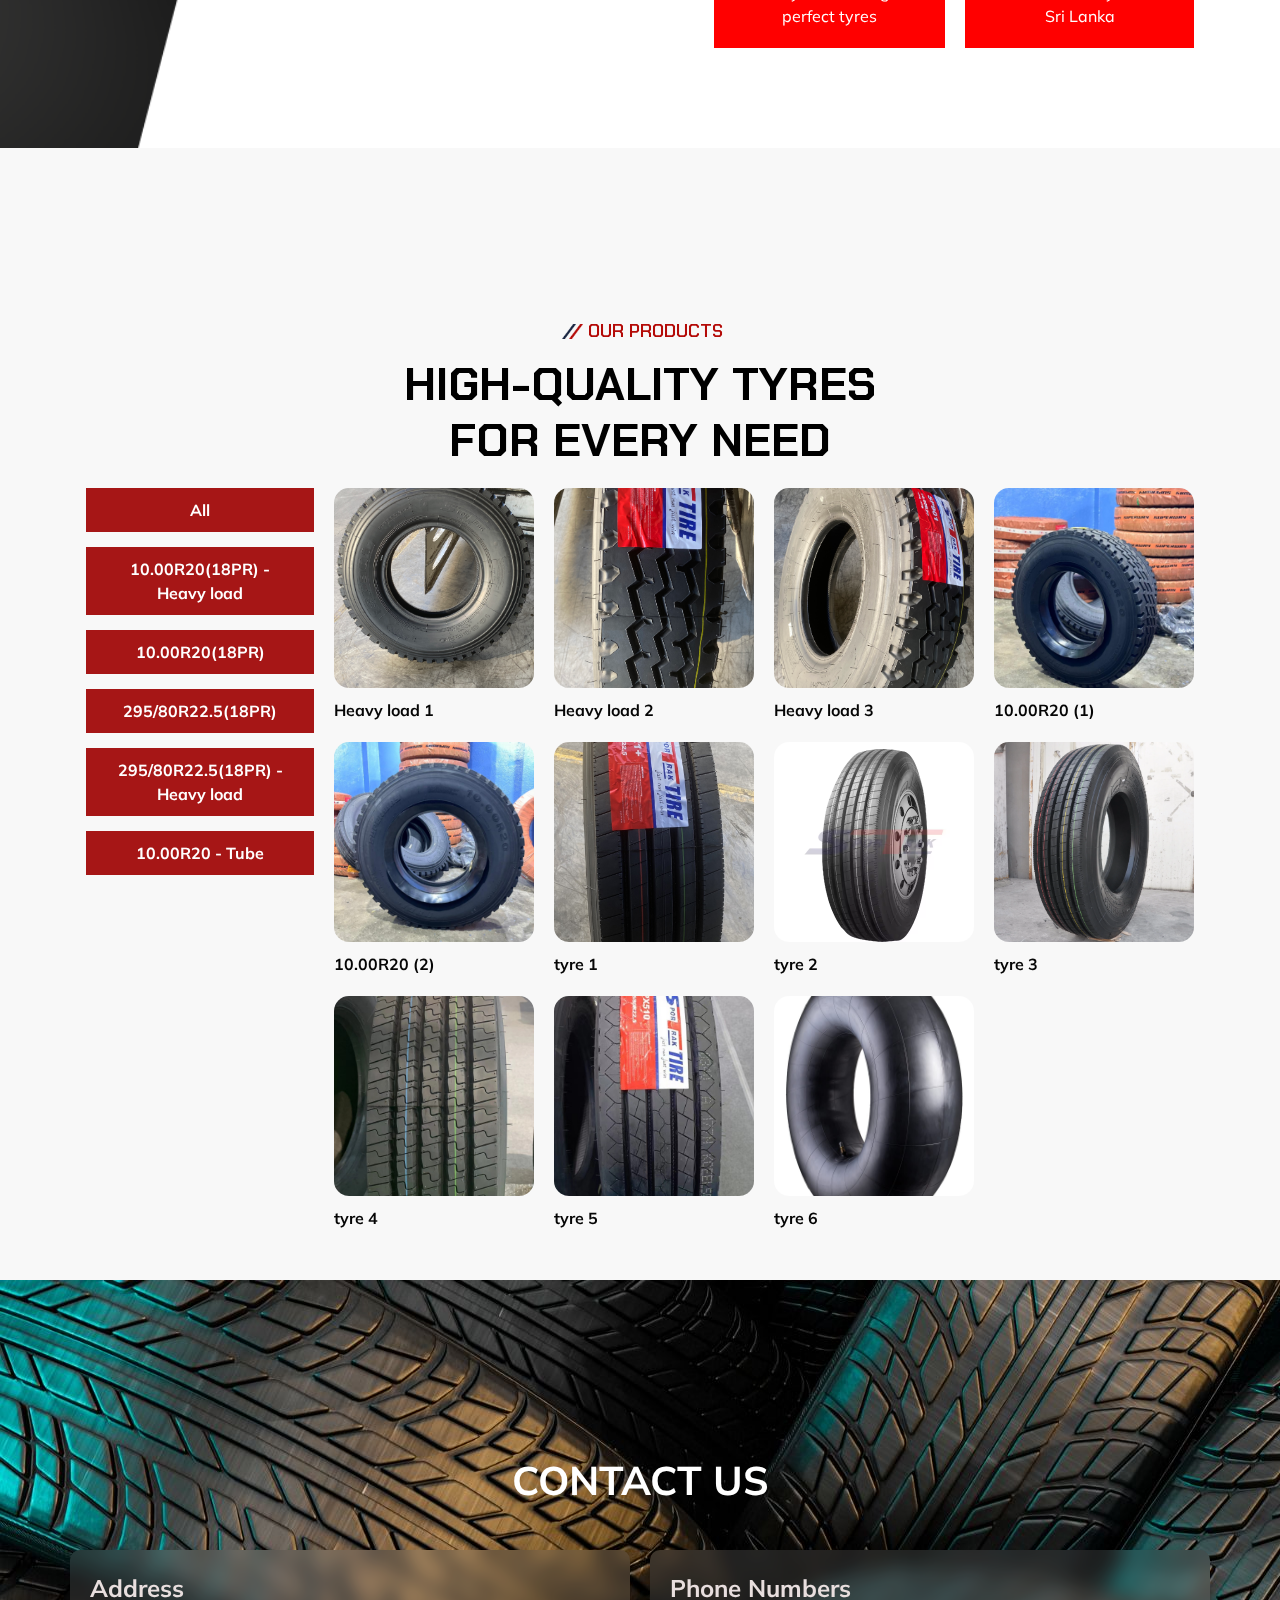
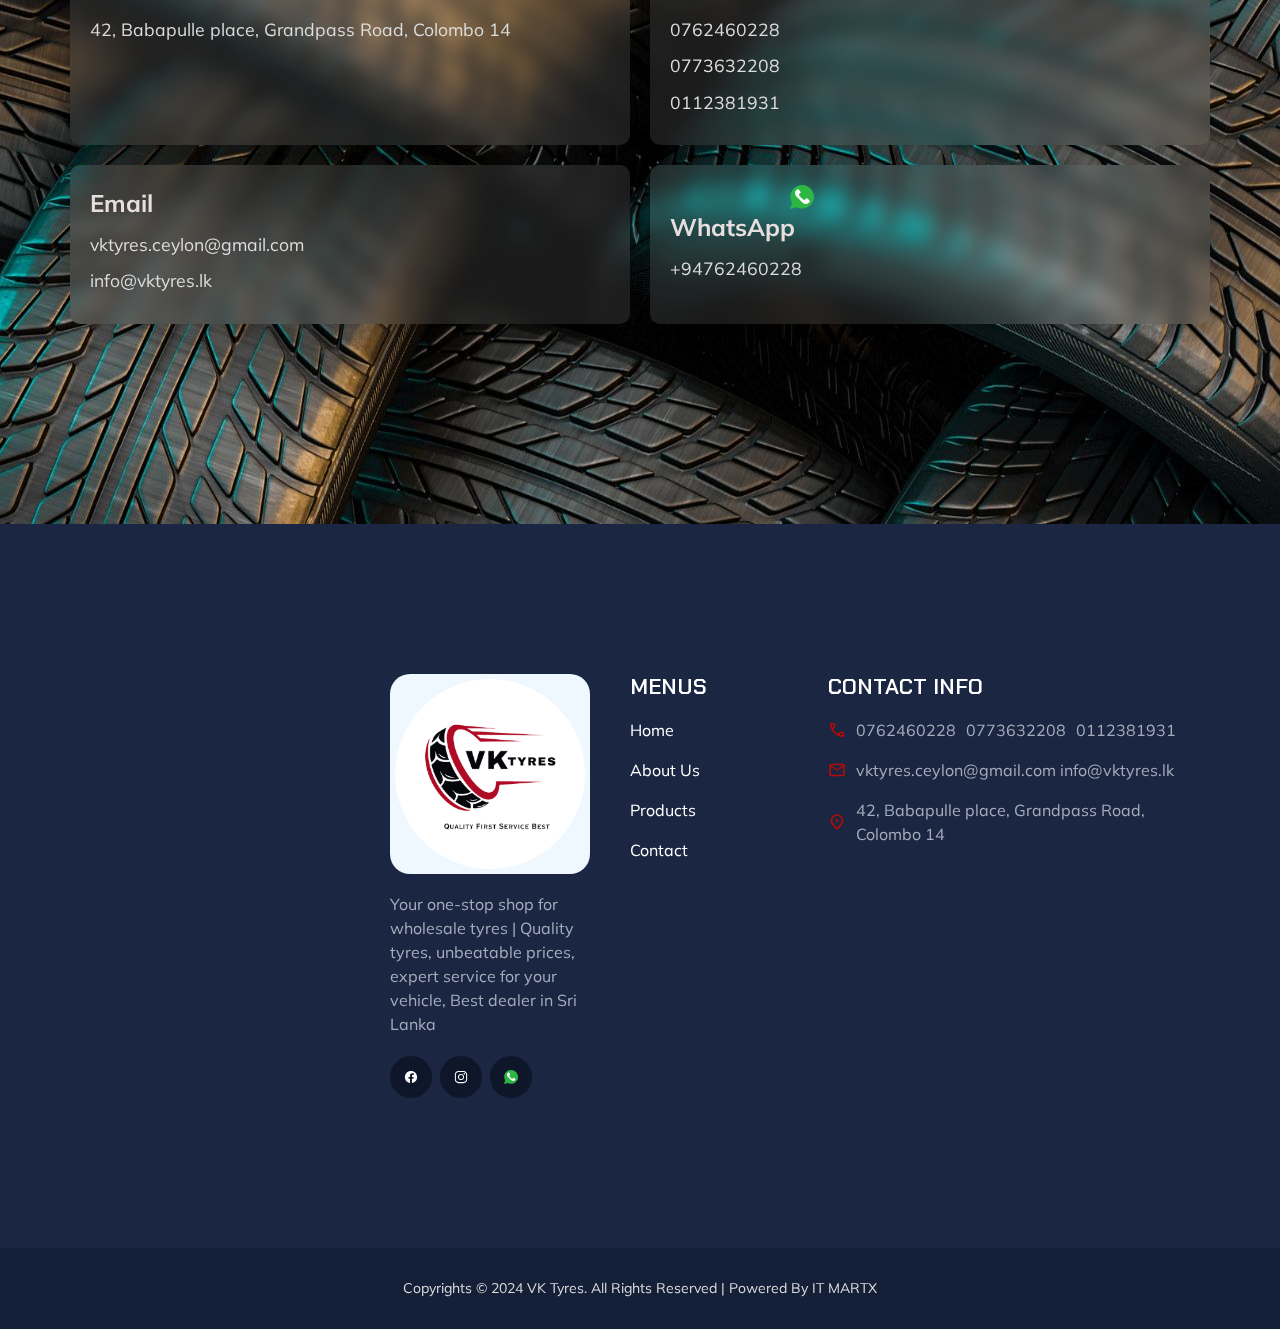
==== commit 2b3d6ff6: "june 6 update" ====
--- a/index.html
+++ b/index.html
@@ -5,218 +5,157 @@
   <meta charset="UTF-8">
   <meta http-equiv="X-UA-Compatible" content="IE=edge">
   <meta name="viewport" content="width=device-width, initial-scale=1.0">
-
-  <!-- 
-    - primary meta tags
-  -->
-  <title>VK Tyres</title>
+  <title>VK Tyres - Home</title>
   <meta name="title" content="VK Tyres Sri Lanka">
-  <meta name="description" content="This is a tyre shop srilanka">
-
-  <!-- 
-    - favicon
-  -->
+  <meta name="description" content="This is a tyre shop Sri Lanka">
   <link rel="shortcut icon" href="./favicon.svg" type="image/svg+xml">
   <link rel="stylesheet" href="font-awesome/css/font-awesome.min.css">
-  <!-- 
-    - google font link
-  -->
   <link rel="preconnect" href="https://fonts.googleapis.com">
   <link rel="preconnect" href="https://fonts.gstatic.com" crossorigin>
-  <link href="https://fonts.googleapis.com/css2?family=Chakra+Petch:wght@400;600;700&family=Mulish&display=swap"
-    rel="stylesheet">
-
-  <!-- 
-    - material icon font
-  -->
-  <link rel="stylesheet"
-    href="https://fonts.googleapis.com/css2?family=Material+Symbols+Rounded:opsz,wght,FILL,GRAD@40,600,0,0" />
-
-  <!-- 
-    - custom css link
-  -->
+  <link href="https://fonts.googleapis.com/css2?family=Chakra+Petch:wght@400;600;700&family=Mulish&display=swap" rel="stylesheet">
+  <link rel="stylesheet" href="https://fonts.googleapis.com/css2?family=Material+Symbols+Rounded:opsz,wght,FILL,GRAD@40,600,0,0">
   <link rel="stylesheet" href="./assets/css/style.css">
-
-  <!-- 
-    - preload images
-  -->
-  <link rel="preload" as="image" href="./assets/images/storeimg.jpeg">
-  <link rel="preload" as="image" href="./assets/images/wideimg.jpeg">
-
+  <style>
+    .hero {
+      position: relative;
+      overflow: hidden;
+    }
+
+    .hero-bg-image {
+      position: absolute;
+      width: 100%;
+      height: 100%;
+      top: 0;
+      left: 0;
+      background-size: cover;
+      background-position: center;
+      opacity: 0;
+      transition: opacity 1s ease-in-out;
+    }
+
+    .hero-bg-image.active {
+      opacity: 1;
+    }
+
+    .hero-content {
+      position: relative;
+      z-index: 1;
+      text-align: center;
+      color: aliceblue;
+      animation: fadeIn 2s ease-in-out;
+    }
+
+    .hero-content .section-title {
+      color: white; /* Change the color of titles to white */
+    }
+
+
+    .fade-in {
+      animation: fadeIn 0.3s ease-in-out;
+    }
+
+    @keyframes fadeIn {
+      0% {
+        opacity: 0;
+        transform: translateX(-120px);
+      }
+      100% {
+        opacity: 1;
+        transform: translateX(0);
+      }
+    }
+  </style>
 </head>
 
 <body>
-
-  <!-- 
-    - #HEADER
-  -->
-
   <header class="header">
     <div class="container">
-
-      <a href="#" class="logo">
+      <a href="index.html" class="logo">
         <div class="logoclass">
-        <img src="./assets/images/VKtyre.png" width="128" height="63" alt="autofix home" >
-      </div>
+          <img src="./assets/images/VKtyre.png" width="86" height="63" alt="VK Tyres">
+        </div>
       </a>
-
       <nav class="navbar" data-navbar>
         <ul class="navbar-list">
-
-          <li>
-            <a href="#" class="navbar-link">Home</a>
-          </li>
-
-          <li>
-            <a href="#" class="navbar-link">About Us</a>
-          </li>
-
-          <li>
-            <a href="#" class="navbar-link">Products</a>
-          </li>
-
-          <li>
-            <a href="#" class="navbar-link">Contact</a>
-          </li>
-
+          <li><a href="index.html" class="navbar-link">Home</a></li>
+          <li><a href="about.html" class="navbar-link">About Us</a></li>
+          <li><a href="products.html" class="navbar-link">Products</a></li>
+          <li><a href="contact.html" class="navbar-link">Contact</a></li>
         </ul>
       </nav>
-
-      <a href="#" class="btn btn-primary">
+      <!-- <a href="tel:+94762460228" class="btn btn-primary">
         <span class="span">Call Now</span>
-
         <span class="material-symbols-rounded">arrow_forward</span>
-      </a>
-
+      </a> -->
       <button class="nav-toggle-btn" aria-label="toggle menu" data-nav-toggler>
         <span class="nav-toggle-icon icon-1"></span>
         <span class="nav-toggle-icon icon-2"></span>
         <span class="nav-toggle-icon icon-3"></span>
       </button>
-
     </div>
   </header>
 
-
-
-
-
   <main>
     <article>
-
-      <!-- 
-        - #HERO
-      -->
-
-      <section class="hero has-bg-image" aria-label="home" style="background-image: url('./assets/images/tyrebg.jpg')">
+      <section id="home" class="hero" aria-label="home">
+        <div class="hero-bg-image" style="background-image: url('./assets/images/tyrebg.jpg');"></div>
+        <div class="hero-bg-image" style="background-image: url('./assets/images/tyrebg2.jpg');"></div>
+        <div class="hero-bg-image" style="background-image: url('./assets/images/tyrebg3.jpg');"></div>
+        <div class="hero-bg-image" style="background-image: url('./assets/images/tyrebg4.jpg');"></div>
         <div class="container">
-
           <div class="hero-content">
-
-            <p class="section-subtitle :dark"> Get the best deals on a wide range of tyres </p>
-
-            <h1 class="h1 section-title">Your One-Stop Shop for Wholesale Tyres </h1>
-
-            <p class="section-text">
-              Quality tyres, unbeatable prices, expert service for your vehicle , Best dealer in Sri Lanka 
-            </p>
-
-            <a href="#" class="btn">
+            <p class="section-subtitle fade-in" >Get the best deals on a wide range of tyres</p>
+            <h1 class="h1 section-title fade-in">Your One-Stop Shop for Wholesale Tyres</h1>
+            <p class="section-text fade-in">Quality tyres, unbeatable prices, expert service for your vehicle, Best dealer in Sri Lanka</p>
+            <a href="about.html" class="btn fade-in">
               <span class="span">Read more</span>
-
               <span class="material-symbols-rounded">arrow_forward</span>
             </a>
-
           </div>
-
-          <figure class="hero-banner" style="--width: 1228; --height: 789;">
-            <img src="./assets/images/tyreslider.png" width="1028" height="789" alt="Tyre PNG by pab's"
-              class="move-anim">
+          <figure class="hero-banner" style="--width: 1228; --height: 789; z-index: 1;">
+            <img src="./assets/images/tyreslider.png" width="1028" height="789" alt="Tyre PNG by pab's" class="move-anim" >
           </figure>
-
         </div>
       </section>
-
-
-
-
-
-
-
-      <!-- 
-        - #ABOUT
-      -->
-
-      <section class="section about has-before" aria-labelledby="about-label">
-        <div class="container">
-
-          <figure class="about-banner">
-      
-          </figure>
-
-          <div class="about-content">
-
-            <p class="section-subtitle :dark">About Us</p>
-
-            <h2 class="h2 section-title">We’re Commited to Meet the quality</h2>
-
-            <p class="section-text">
-              VK Tyres is a leading wholesale tyre supplier in Sri Lanka, offering a comprehensive selection of high-quality tyres for various vehicles. 
-              We are committed to providing our customers with competitive prices, exceptional service, and expert advice.
-            </p>
-            <br/>
-
-            <p class="section-text">
-              Why Choose VK Tyres? 
-            </p>
-
-            <ul class="about-list">
-
-              <li class="about-item">
-                <p>
-                  <strong class="display-1 strong">Range</strong> We offer a vast selection of tyres
-                </p>
-              </li>
-
-
-              <li class="about-item">
-                <p>
-                  <strong class="display-1 strong">Prices</strong>  Best wholesale prices in Sri Lanka
-                </p>
-              </li>
-
-              <li class="about-item">
-                <p>
-                  <strong class="display-1 strong">Services</strong> Assist you in finding the perfect tyres
-                </p>
-              </li>
-
-              <li class="about-item">
-                <p>
-                  <strong class="display-1 strong">Delivery</strong> Efficient delivery across Sri Lanka
-                </p>
-              </li>
-
-            </ul>
-
-          </div>
-
-        </div>
-      </section>
-
-
-      <!--
-        - #Products 
-      -->
-
-
-      <section class="section products" aria-labelledby="products-label">
-        <div class="container">
-      
-          <p class="section-subtitle :dark" id="products-label">Our Products</p>
-      
-          <h2 class="h2 section-title">High-Quality Tyres for Every Need</h2>
-      
+    </article>
+
+    <section id="about" class="section about has-before" aria-labelledby="about-label">
+      <div class="container">
+        <figure class="about-banner"></figure>
+        <div class="about-content">
+          <p class="section-subtitle :light">About Us</p>
+          <h2 class="h2 section-title">We’re Commited to Meet the Quality</h2>
+          <p class="section-text">VK Tyres is a leading wholesale tyre supplier in Sri Lanka, offering a comprehensive selection of high-quality tyres for various vehicles. We are committed to providing our customers with competitive prices, exceptional service, and expert advice.</p>
+          <br />
+          <p class="section-text">Why Choose VK Tyres?</p>
+          <ul class="about-list">
+            <li class="about-item">
+              <p><strong class="display-1 strong">Range</strong> We offer a vast selection of tyres</p>
+            </li>
+            <li class="about-item">
+              <p><strong class="display-1 strong">Prices</strong> Best wholesale prices in Sri Lanka</p>
+            </li>
+            <li class="about-item">
+              <p><strong class="display-1 strong">Services</strong> Assist you in finding the perfect tyres</p>
+            </li>
+            <li class="about-item">
+              <p><strong class="display-1 strong">Delivery</strong> Efficient delivery across Sri Lanka</p>
+            </li>
+          </ul>
+        </div>
+      </div>
+    </section>
+
+
+
+    <section id="products" class="section products" aria-labelledby="products-label">
+      <div class="container">
+    
+        <p class="section-subtitle :light" id="products-label">Our Products</p>
+    
+        <h2 class="h2 section-title">High-Quality Tyres for Every Need</h2>
+    
+        <div class="product-container">
           <div class="product-categories">
             <button class="category-btn" data-category="all">All</button>
             <button class="category-btn" data-category="10.00R20(18PR) - Heavy load">10.00R20(18PR) - Heavy load</button>
@@ -225,278 +164,264 @@
             <button class="category-btn" data-category="295/80R22.5(18PR) - Heavy load">295/80R22.5(18PR) - Heavy load</button>
             <button class="category-btn" data-category="10.00R20 - Tube">10.00R20 - Tube</button>
           </div>
-      
+    
           <div class="product-list">
             <div class="product-card" data-category="10.00R20(18PR) - Heavy load">
               <img src="./assets/images/products/01 - 10.00R20(18PR) - Heavy load 1.jpg" alt="Product 1" class="product-image">
               <p class="product-name">Heavy load 1</p>
             </div>
-      
+    
             <div class="product-card" data-category="10.00R20(18PR) - Heavy load">
               <img src="./assets/images/products/01 - 10.00R20(18PR) - Heavy load 2.jpg" alt="Product 2" class="product-image">
               <p class="product-name">Heavy load 2</p>
             </div>
-      
+    
             <div class="product-card" data-category="10.00R20(18PR) - Heavy load">
               <img src="./assets/images/products/01 - 10.00R20(18PR) - Heavy load 3.jpg" alt="Product 3" class="product-image">
               <p class="product-name">Heavy load 3</p>
             </div>
-
+ 
                         <!-- divider -->
-      
+    
             <div class="product-card" data-category="10.00R20(18PR)">
               <img src="./assets/images/products/02 - 10.00R20(18PR) 1.jpg" alt="Product 4" class="product-image">
               <p class="product-name">10.00R20 (1)</p>
             </div>
-      
+    
             <div class="product-card" data-category="10.00R20(18PR)">
               <img src="./assets/images/products/02 - 10.00R20(18PR) 2.jpg" alt="Product 5" class="product-image">
               <p class="product-name">10.00R20 (2)</p>
             </div>
-
+ 
                         <!-- divider -->
-
-      
+ 
+    
             <div class="product-card" data-category="295/80R22.5(18PR)">
               <img src="./assets/images/products/03 - 295-80R22.5(18PR) 1.jpg" alt="Product 6" class="product-image">
               <p class="product-name">tyre 1</p>
             </div>
-      
+    
             <div class="product-card" data-category="295/80R22.5(18PR) - Heavy load">
               <img src="./assets/images/products/03 - 295-80R22.5(18PR) 2.AVIF" alt="Product 7" class="product-image">
               <p class="product-name">tyre 2</p>
             </div>
-      
+    
             <div class="product-card" data-category="295/80R22.5(18PR) - Heavy load">
               <img src="./assets/images/products/03 - 295-80R22.5(18PR) 3.webp" alt="Product 8" class="product-image">
               <p class="product-name">tyre 3</p>
             </div>
-      
+    
             <div class="product-card" data-category="295/80R22.5(18PR) - Heavy load">
               <img src="./assets/images/products/03 - 295-80R22.5(18PR) 4.jpg" alt="Product 9" class="product-image">
               <p class="product-name">tyre 4</p>
             </div>
-
-
+ 
+ 
                         <!-- divider -->
-
-      
+ 
+    
         
             <div class="product-card" data-category="295/80R22.5(18PR) - Heavy load">
               <img src="./assets/images/products/04 - 295-80R22.5(18PR) - Heavy load  1.jpg" alt="Product 10" class="product-image">
               <p class="product-name">tyre 5</p>
             </div>
-
-          
-
-
+ 
+         
+ 
+ 
                         <!-- divider -->
-
-      
+ 
+    
             <div class="product-card" data-category="10.00R20 - Tube">
               <img src="./assets/images/products/05 - 10.00R20 - Tube .jpg" alt="Product 11" class="product-image">
               <p class="product-name">tyre 6</p>
             </div>
           </div>
-      
-        </div>
-      </section>
-      
-
-
-      <!-- contact -->
-
-     
-      <section class="contact-section">
-        <div class="contactbody"></div>
-        <div class="containerrr">
-          <h2>Contact Us</h2>
-          <div class="contact-details">
-              <div class="contact-item address">
-                  <h3>Address</h3>
-                  <p>42, Babapulle place, Grandpass Road, Colombo 14</p>
-              </div>
-              <div class="contact-item phone">
-                  <h3>Phone Numbers</h3>
-                  <p>0762460228</p>
-                  <p>0773632208</p>
-                  <p>0112381931</p>
-              </div>
-              <div class="contact-item email">
-                  <h3>Email</h3>
-                  <p>vktyres.ceylon@gmail.com</p>
-                  <p>info@vktyres.lk</p>
-              </div>
-              <div class="contact-item whatsapp">
-                <a href="https://wa.me/+94762460228" target="_blank"> <img src="./assets/images/whatsapp-svgrepo-com.svg" alt="facebook" style="padding-left: 120px;">
-                <h3>WhatsApp </h3>
-                
-               
-                <p>+94762460228</p>  </a>
-              </div>
-          </div>
-        </div>
+        </div>
+    
       </div>
     </section>
 
 
-      <!-- contact end -->
-
-
-
-
-    
-
-
-
-
-
-  <!-- 
-    - #FOOTER
-  -->
-
+    <section id="contact" class="contact-section">
+      <div class="contactbody"></div>
+      <div class="containerrr">
+        <h2>Contact Us</h2>
+        <div class="contact-details">
+            <div class="contact-item address">
+                <h3>Address</h3>
+                <p>42, Babapulle place, Grandpass Road, Colombo 14</p>
+            </div>
+            <div class="contact-item phone">
+                <h3>Phone Numbers</h3>
+                <p>0762460228</p>
+                <p>0773632208</p>
+                <p>0112381931</p>
+            </div>
+            <div class="contact-item email">
+                <h3>Email</h3>
+                <p>vktyres.ceylon@gmail.com</p>
+                <p>info@vktyres.lk</p>
+            </div>
+            <div class="contact-item whatsapp">
+              <a href="https://wa.me/+94762460228" target="_blank"> <img src="./assets/images/whatsapp-svgrepo-com.svg" alt="whatsapp" style="padding-left: 120px;">
+              <h3>WhatsApp </h3>
+              <p>+94762460228</p>  </a>
+            </div>
+        </div>
+      </div>
+    </div>
+  </section>
+  </main>
+
+  <!-- Footer Section -->
   <footer class="footer">
-
     <div class="footer-top section">
       <div class="container">
-
         <div class="footer-brand">
-
-          <a href="#" class="logo">
-            <img src="./assets/images/VKtyre.png" width="128" height="63" alt="autofix home" style="background-color: aliceblue; border-radius: 20px;">
+          <a href="index.html" class="logo">
+            <img src="./assets/images/VKtyre.png" width="128" height="63" alt="VK Tyres" style="background-color: aliceblue; border-radius: 20px;">
           </a>
-
           <p class="footer-text">
+            Your one-stop shop for wholesale tyres | Quality tyres, unbeatable prices, expert service for your vehicle, Best dealer in Sri Lanka
+          </p>
+          <ul class="social-list">
+            <li><a href="#" class="social-link"><img src="./assets/images/facebook.svg" alt="facebook"></a></li>
+            <li><a href="#" class="social-link"><img src="./assets/images/instagram.svg" alt="instagram"></a></li>
+            <li><a href="#" class="social-link"><img src="./assets/images/whatsapp-svgrepo-com footer.svg" alt="whatsapp"></a></li>
+          </ul>
+        </div>
+        <ul class="footer-list">
+          <li>
+            <p class="h3">Menus</p>
+          </li>
+          <li>
+            <a href="/" class="p">Home</a>
           
-            Your one-stop shop for wholesale tyres |
-            Quality tyres, unbeatable prices, expert service for your vehicle , Best dealer in Sri Lanka
-            
-           
-            
-          </p>
-
-          <ul class="social-list">
-
-            <li>
-              <a href="#" class="social-link">
-                <img src="./assets/images/facebook.svg" alt="facebook">
-              </a>
-            </li>
-
-            <li>
-              <a href="#" class="social-link">
-                <img src="./assets/images/instagram.svg" alt="instagram">
-              </a>
-            </li>
-
-            <li>
-              <a href="#" class="social-link">
-                <img src="./assets/images/whatsapp-svgrepo-com footer.svg" alt="twitter">
-              </a>
-            </li>
-
-          </ul>
-
-        </div>
-
+          </li>
+          <li>
+            <a href="/about.html" class="p">About Us</a>
+          </li>
+          <li>
+            <a href="/products.html" class="p">Products</a>
+          </li>
+
+          <li>
+            <a href="/contact.html" class="p">Contact</a>
+          </li>
+        </ul>
         <ul class="footer-list">
-
-          <li>
-            <p class="h3">Opening Hours</p>
-          </li>
-
-          <li>
-            <p class="p">Monday – Saturday</p>
-
-            <span class="span">09.00 – 18:00</span>
-          </li>
-
-          <li>
-            <p class="p">Sunday – Thursday</p>
-
-            <span class="span">09.00 – 18:00</span>
-          </li>
-
-          <li>
-            <p class="p">Friday – Saturday</p>
-
-            <span class="span">09.00 – 18:00</span>
-          </li>
-
-        </ul>
-
-        <ul class="footer-list">
-
           <li>
             <p class="h3">Contact Info</p>
           </li>
-
-          <li>
-            <a href="tel:+01234567890" class="footer-link">
+          <li>
+            <a href="tel:+94762460228" class="footer-link">
               <span class="material-symbols-rounded">call</span>
-
               <span class="span">0762460228</span>
-              <span class="span"> 0773632208</span>
+              <span class="span">0773632208</span>
               <span class="span">0112381931</span>
-
-              
-                
-                
             </a>
           </li>
-
-          <li>
-            <a href="mailto:info@autofix.com" class="footer-link">
+          <li>
+            <a href="mailto:info@vktyres.lk" class="footer-link">
               <span class="material-symbols-rounded">mail</span>
-
-              <span class="span">vktyres.ceylon@gmail.com
-
-                info@vktyres.lk</span>
+              <span class="span">vktyres.ceylon@gmail.com info@vktyres.lk</span>
             </a>
           </li>
-
           <li>
             <address class="footer-link address">
               <span class="material-symbols-rounded">location_on</span>
-
               <span class="span">42, Babapulle place, Grandpass Road, Colombo 14</span>
             </address>
           </li>
-
         </ul>
-
       </div>
-
-      <img src="./assets/images/footer-shape-3.png" width="637" height="173" loading="lazy" alt="Shape"
-        class="shape shape-3 move-anim">
-
+      <img src="./assets/images/footer-shape-3.png" width="637" height="173" loading="lazy" alt="Shape" class="shape shape-3 move-anim">
     </div>
-
     <div class="footer-bottom">
       <div class="container">
-
         <p class="copyright">Copyrights © 2024 VK Tyres. All Rights Reserved | Powered By IT MARTX</p>
-
-        <!-- <img src="./assets/images/footer-shape-2.png" width="778" height="335" loading="lazy" alt="Shape"
-          class="shape shape-2"> -->
-
-        <img src="./assets/images/tyreslider.png" width="805" height="652" loading="lazy" alt="Red Car"
-          class="shape shape-1 move-anim slideimg">
-
+        <img src="./assets/images/tyreslider.png" width="805" height="652" loading="lazy" alt="Red Car" class="shape shape-1 move-anim slideimg">
       </div>
     </div>
-
   </footer>
 
-
-
-
-
-  <!-- 
-    - custom js link
-  -->
+  <button id="scrollToTopBtn" title="Go to top">
+    <span class="material-symbols-rounded">arrow_upward</span>
+  </button>
+
+  <script>
+    let mybutton = document.getElementById("scrollToTopBtn");
+    window.onscroll = function() {
+      scrollFunction();
+    };
+
+    function scrollFunction() {
+      if (document.body.scrollTop > 20 || document.documentElement.scrollTop > 20) {
+        mybutton.style.display = "block";
+      } else {
+        mybutton.style.display = "none";
+      }
+    }
+
+    mybutton.onclick = function() {
+      document.body.scrollTop = 0;
+      document.documentElement.scrollTop = 0;
+    };
+
+    let currentSlide = 0;
+    const slides = document.querySelectorAll('.hero-bg-image');
+    const heroContent = document.querySelector('.hero-content');
+    const subtitles = [
+      "Get the best deals on a wide range of tyres",
+      "High-Quality Tyres for Every Vehicle",
+      "Unmatched Prices and Superior Service",
+      "Sri Lanka's Trusted Tyre Dealer"
+    ];
+    const titles = [
+      "Your One-Stop Shop for Wholesale Tyres",
+      "Top-Notch Tyres, Unbeatable Prices",
+      "Expert Service and Quality Tyres",
+      "The Best Tyre Deals in Sri Lanka"
+    ];
+    const texts = [
+      "Quality tyres, unbeatable prices, expert service for your vehicle",
+      "Get premium tyres at affordable prices",
+      "Expert service and the best deals on tyres",
+      "Sri Lanka's premier destination for tyres"
+    ];
+
+    function showSlide(index) {
+      slides.forEach((slide, i) => {
+        slide.classList.remove('active');
+        if (i === index) {
+          slide.classList.add('active');
+        }
+      });
+
+      heroContent.innerHTML = `
+        <p class="section-subtitle fade-in">${subtitles[index]}</p>
+        <h1 class="h1 section-title fade-in">${titles[index]}</h1>
+        <p class="section-text fade-in">${texts[index]}</p>
+        <a href="about.html" class="btn fade-in">
+          <span class="span">Read more</span>
+          <span class="material-symbols-rounded">arrow_forward</span>
+        </a>
+      `;
+    }
+
+    function nextSlide() {
+      currentSlide = (currentSlide + 1) % slides.length;
+      showSlide(currentSlide);
+    }
+
+    setInterval(nextSlide, 5000); // Change slide every 3 seconds
+
+    document.addEventListener('DOMContentLoaded', () => {
+      showSlide(currentSlide);
+    });
+  </script>
   <script src="./assets/js/script.js"></script>
-
 </body>
 
-</html>+</html>
--- a/assets/css/style.css
+++ b/assets/css/style.css
@@ -134,9 +134,9 @@
   backdrop-filter: blur(7px) saturate(180%); 
   -webkit-backdrop-filter: blur(7px) saturate(180%); 
   border: 3px solid rgb(204, 9, 9); 
-  border-radius: 100px; 
+  border-radius: 100%; 
   box-shadow: 0 0 12px rgba(255, 0, 0, 0.604) inset;
-  padding: 10px;
+
 }
 /*-----------------------------------*\
   #REUSED STYLE
@@ -314,6 +314,26 @@
 .has-scrollbar::-webkit-scrollbar-button { width: 15%; }
 
 
+#scrollToTopBtn {
+  display: none; 
+  position: fixed; 
+  bottom: 20px; 
+  right: 30px; 
+  z-index: 99; 
+  border: none;
+  outline: none; 
+  background-color: #e40707; 
+  opacity: 80%;
+  color: rgb(243, 243, 243); 
+  cursor: pointer; 
+  padding: 15px; 
+  border-radius: 10px; 
+  font-size: 18px;
+}
+
+#scrollToTopBtn:hover {
+  background-color: #555; 
+}
 
 
 
@@ -324,19 +344,23 @@
 .header .btn { display: none; }
 
 .header {
-  position: absolute;
+  position: fixed;
   top: 0;
   left: 0;
   width: 100%;
   padding: 40px 15px;
   padding-inline-start: 40px;
-  z-index: 4;
-}
+  z-index: 1000; /* Ensure a high z-index */
+
+}
+
+
 
 .header .container {
   display: flex;
   justify-content: space-between;
   align-items: center;
+
 }
 
 .logo img { width: 200px; }
@@ -395,6 +419,89 @@
 }
 
 
+/* Header two  */
+.header .btn { display: none; }
+
+.headerB {
+  position: fixed;
+  top: 0;
+  left: 0;
+  width: 100%;
+  padding: 10px;
+  padding-inline-start: 40px;
+  z-index: 1000; 
+  background-color: rgba(0, 0, 0, 0.5);
+
+  /* Add glass effect styles */
+  backdrop-filter: blur(5px); /* Blur the background for a glass-like effect */
+  -webkit-backdrop-filter: blur(5px); /* For webkit browsers (Safari, Chrome) */
+}
+
+
+
+.headerB .containerB {
+  display: flex;
+  justify-content: space-between;
+  align-items: center;
+
+}
+
+.logoB img { width: 150px; }
+
+.nav-toggle-icon {
+  width: 30px;
+  height: 2px;
+  background-color: var(--white);
+  transition: var(--transition);
+}
+
+.nav-toggle-icon:not(:last-child) { margin-block-end: 7px; }
+
+.nav-toggle-btn.active .icon-2 {
+  opacity: 0;
+  transform: translateX(-10px);
+}
+
+.nav-toggle-btn.active .icon-1 { transform: rotate(45deg) translate(8px, 8px); }
+
+.nav-toggle-btn.active .icon-3 { transform: rotate(-45deg) translate(4px, -4px); }
+
+.navbar {
+  position: absolute;
+  top: 100px;
+  right: 30px;
+  background-color: var(--international-orange-engineering);
+  min-width: max-content;
+  width: 30%;
+  transform: translateY(20px);
+  opacity: 0;
+  visibility: hidden;
+  transition: 0.25s var(--cubic-out);
+  z-index: 2;
+}
+
+.navbar.active {
+  transform: translateY(0);
+  opacity: 1;
+  visibility: visible;
+  transition-duration: 0.5s;
+}
+
+.navbar-link {
+  font-family: var(--ff-chakra-petch);
+  font-size: var(--fs-5);
+  text-transform: uppercase;
+  color: var(--white);
+  padding: 10px 20px;
+  transition: var(--transition);
+}
+
+.navbar-link:is(:hover, :focus-visible) {
+  background-color: var(--white);
+  color: var(--international-orange-engineering);
+}
+
+
 
 
 /*-----------------------------------*\
@@ -412,6 +519,7 @@
 .hero .container {
   display: grid;
   gap: 30px;
+  
 }
 
 .hero .section-subtitle { text-transform: unset; }
@@ -442,9 +550,10 @@
 \*-----------------------------------*/
 
 .about {
-  background-color: var(--space-cadet);
-  color: var(--white);
+  background-color: white;
+  color:black;
   text-align: center;
+  padding-block-start: calc(var(--section-padding) + 70px);
 }
 
 .about .container {
@@ -452,7 +561,7 @@
   gap: 50px;
 }
 
-.about .section-title { color: var(--white); }
+.about .section-title { color:black; }
 
 .about .section-text:nth-child(3) { margin-block: 12px 8px; }
 
@@ -463,14 +572,16 @@
 }
 
 .about-item {
-  background-color: var(--oxford-blue-2);
+  background-color: red;
   padding: 40px 20px;
   transition: var(--transition);
+  color: white;
 }
 
 .about-item:hover {
-  background-color: var(--international-orange-engineering);
+  background-color: rgb(0, 0, 5);
   transform: translateY(-8px);
+  color: white;
 }
 
 .about-item .strong {
@@ -565,7 +676,9 @@
 
 .section.products {
   padding: 50px 0;
-  background-color: #111;
+  background-color: #f8f8f8;
+  color: black;
+  padding-block-start: calc(var(--section-padding) + 70px);
 }
 
 .section-subtitle {
@@ -573,20 +686,25 @@
 }
 
 .section-title {
-  color: #fff;
+  color: #000000;
   margin-bottom: 20px;
+}
+
+.product-container {
+  display: flex;
+  gap: 20px;
 }
 
 .product-categories {
   display: flex;
-  flex-wrap: wrap;
+  flex-direction: column;
   gap: 15px;
-  justify-content: center;
+  justify-content: flex-start;
   margin-bottom: 30px;
 }
 
 .category-btn {
-  background-color: #ff0000;
+  background-color: #a61616;
   border: none;
   color: #fff;
   padding: 10px 20px;
@@ -600,41 +718,31 @@
 
 .product-list {
   display: grid;
-  grid-template-columns: repeat(auto-fit, minmax(200px, 1fr));
+  grid-template-columns: repeat(4, 1fr);
   gap: 20px;
 }
 
-.product-card {
-  background-color: #222;
-  padding: 20px;
-  text-align: center;
-  border: 1px solid #444;
-}
-
-.product-cardfake {
-  background-color: #222;
-  padding: 20px;
-  opacity: 0.2%;
-  text-align: center;
-  border: 1px solid #444;
-}
-
 .product-image {
-  width: 100%;
-  height: 350px;
+  height: 200px;
+  width: 200px;
   border-radius: 15px;
   object-fit: cover;
 }
 
 .product-name {
-  color: #fff;
+  color: #050505;
   margin-top: 10px;
   font-weight: bold;
 }
 
 @media (max-width: 768px) {
+  .product-container {
+    flex-direction: column;
+  }
+
   .product-categories {
-    flex-direction: column;
+    flex-direction: row;
+    flex-wrap: wrap;
   }
 
   .category-btn {
@@ -654,6 +762,8 @@
     height: 250px;
   }
 }
+
+
 /* product section end  */
 
 
@@ -663,17 +773,21 @@
 /* Contact Section Styles */
 .contact-section {
   padding: 40px 20px;
-  background-image: url(../images/storeimg.jpeg);
+  background-image: url(../images/tyrebg.jpg);
+  padding-block-start: calc(var(--section-padding) + 70px);
+ 
 }
 
 .contactbody {
   background-color: #000;
+ 
 }
 
 .containerrr {
   max-width: 1200px;
   margin: auto;
   padding: 0 20px;
+  margin-bottom: 150px;
 }
 
 .contact-section h2 {
@@ -1159,9 +1273,9 @@
     top: 0;
     left: 0;
     right: 380px;
-    width: 50%;
+    width: 30%;
     height: 100%;
-    background-image: url('../images/storeimg.png');
+    background-image: url('../images/aboutbg.png');
     background-repeat: no-repeat;
     background-size: cover;
     background-position: right;
@@ -1405,4 +1519,11 @@
 
   .footer-top .container { padding-inline-start: 20%; }
 
-}+}
+
+
+
+
+
+
+
